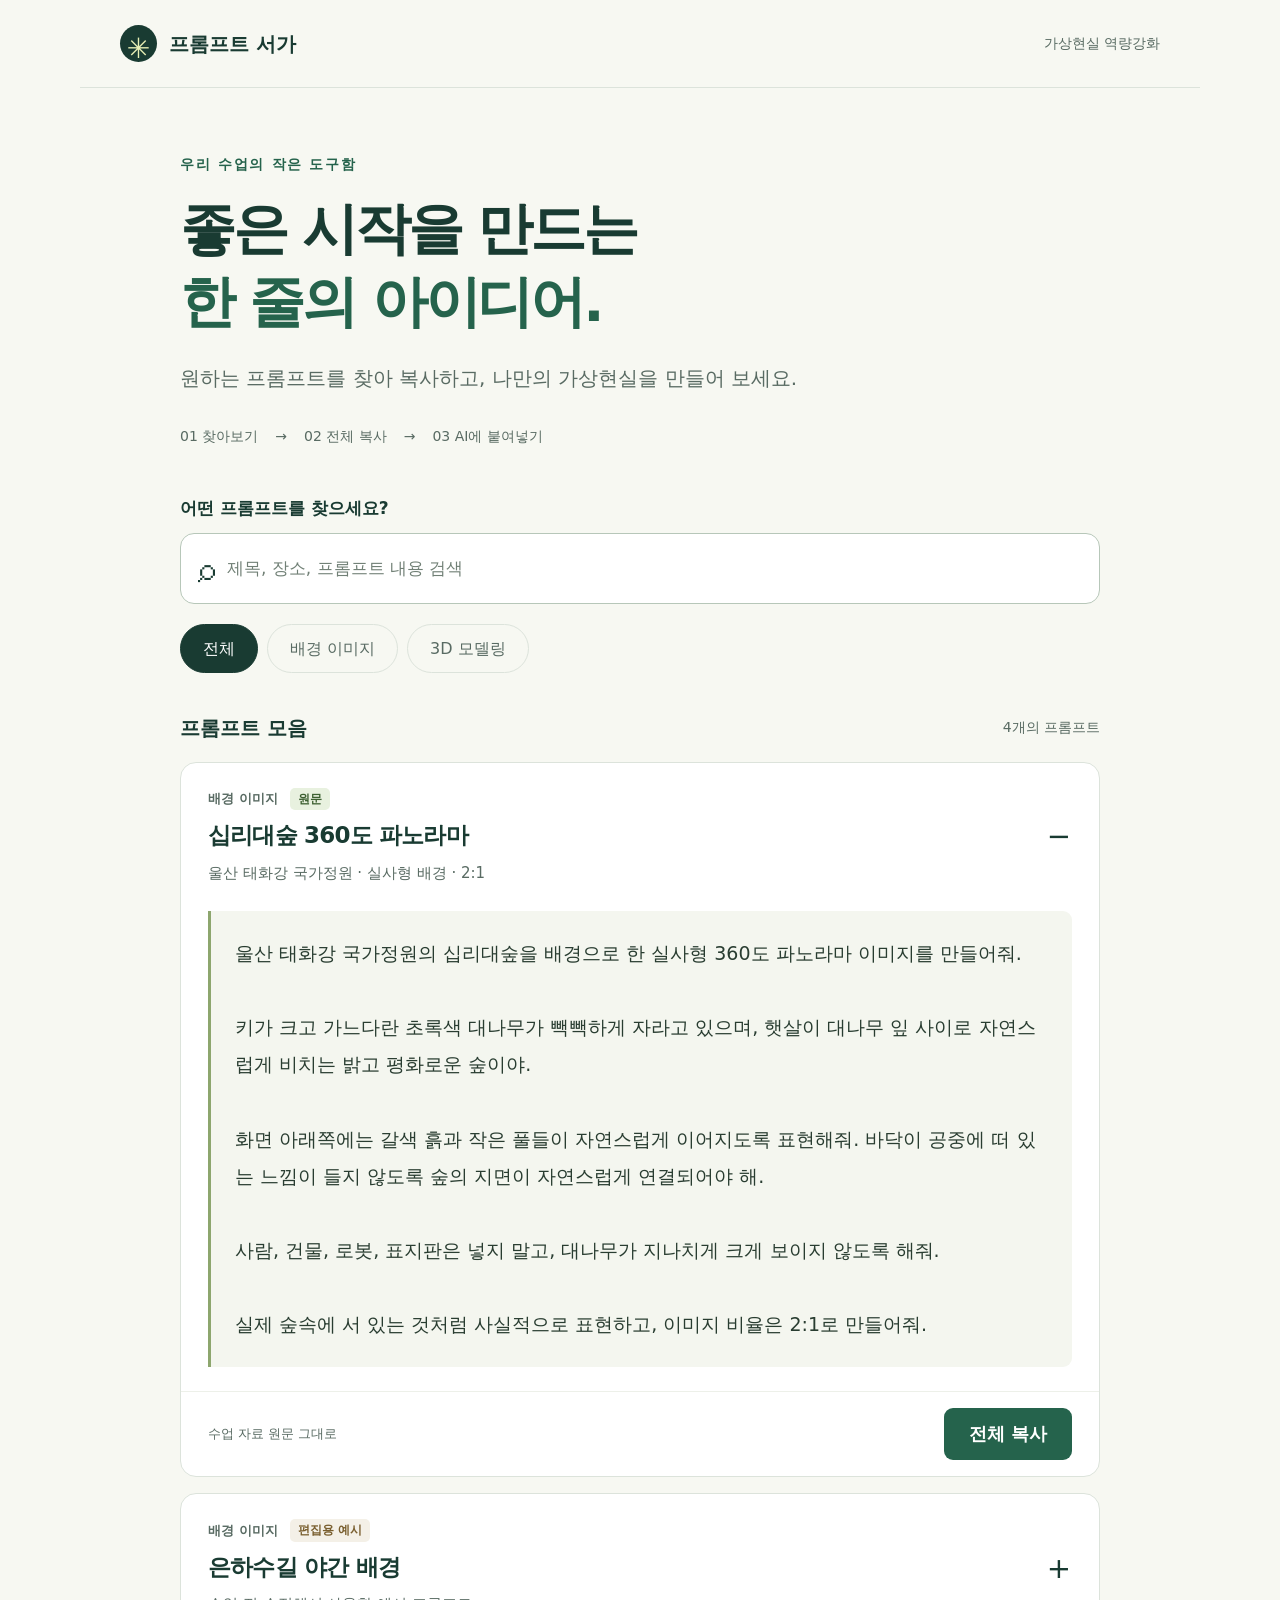
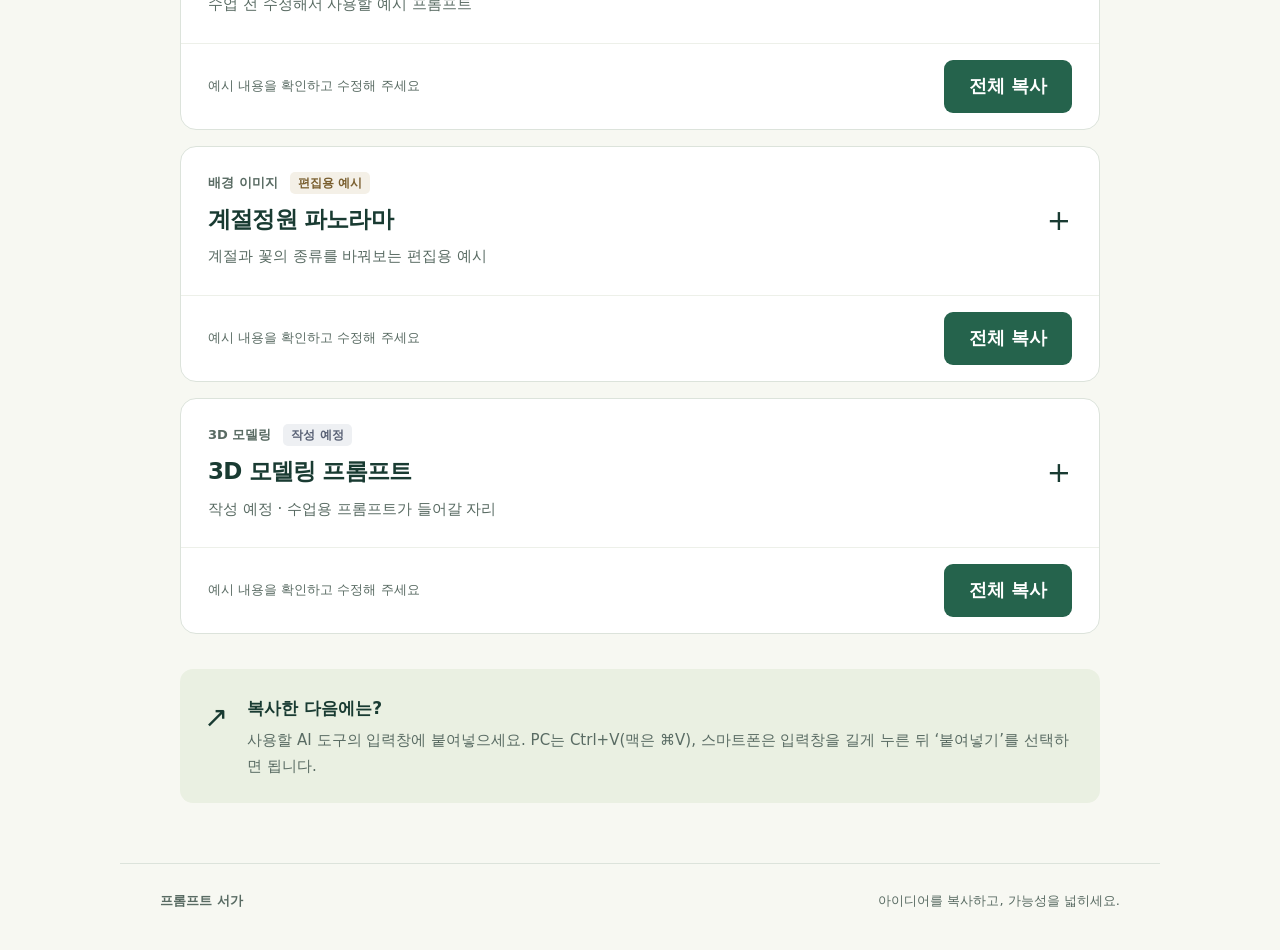
==== index.html @ 6e94a990 "Add files via upload" ====
<!doctype html>
<html lang="ko">
<head>
  <meta charset="utf-8">
  <meta name="viewport" content="width=device-width, initial-scale=1">
  <meta name="description" content="가상현실 역량강화 수업을 위한 AI 프롬프트 모음. 원하는 프롬프트를 한 번에 복사하세요.">
  <title>프롬프트 서가 · 가상현실 역량강화</title>
  <link rel="stylesheet" href="style.css">
  <script defer src="prompts.js"></script>
  <script defer src="app.js"></script>
</head>
<body>
  <header class="topbar"><a href="./" class="brand"><span class="mark" aria-hidden="true">✳</span> 프롬프트 서가</a><span class="course">가상현실 역량강화</span></header>
  <main>
    <section class="intro"><p class="eyebrow">우리 수업의 작은 도구함</p><h1>좋은 시작을 만드는<br><span>한 줄의 아이디어.</span></h1><p class="lead">원하는 프롬프트를 찾아 복사하고,<br class="mobile"> 나만의 가상현실을 만들어 보세요.</p><div class="steps"><span>01 찾아보기</span><span aria-hidden="true">→</span><span>02 전체 복사</span><span aria-hidden="true">→</span><span>03 AI에 붙여넣기</span></div></section>
    <section class="library" aria-label="프롬프트 찾아보기">
      <label class="search-label" for="search">어떤 프롬프트를 찾으세요?</label>
      <div class="search-wrap"><span aria-hidden="true">⌕</span><input id="search" type="search" placeholder="제목, 장소, 프롬프트 내용 검색" autocomplete="off"><button id="clear" type="button" hidden>검색 지우기</button></div>
      <div class="filters" role="group" aria-label="카테고리"><button type="button" data-category="all" aria-pressed="true">전체</button><button type="button" data-category="background" aria-pressed="false">배경 이미지</button><button type="button" data-category="model" aria-pressed="false">3D 모델링</button></div>
      <div class="list-heading"><h2>프롬프트 모음</h2><p id="count" role="status"></p></div>
      <div id="cards"></div><div id="empty" hidden><h3>검색 결과가 없어요.</h3><p>다른 검색어를 입력하거나 전체 카테고리를 선택해 보세요.</p><button id="reset" type="button">전체 프롬프트 보기</button></div>
    </section>
    <aside class="help"><span aria-hidden="true">↗</span><div><strong>복사한 다음에는?</strong><p>사용할 AI 도구의 입력창에 붙여넣으세요. PC는 Ctrl+V(맥은 ⌘V), 스마트폰은 입력창을 길게 누른 뒤 ‘붙여넣기’를 선택하면 됩니다.</p></div></aside>
  </main>
  <footer><span>프롬프트 서가</span><p>아이디어를 복사하고, 가능성을 넓히세요.</p></footer>
  <div id="toast" class="toast" role="status" aria-live="polite" aria-atomic="true"></div>
  <noscript><p>프롬프트 검색과 복사를 사용하려면 브라우저에서 JavaScript를 켜 주세요.</p></noscript>
</body>
</html>
---- style.css ----
:root{color-scheme:light;--ink:#193b32;--green:#25634c;--muted:#596b63;--line:#dce3db;--paper:#f7f8f2}*{box-sizing:border-box}body{margin:0;background:var(--paper);color:var(--ink);font-family:"Malgun Gothic","Apple SD Gothic Neo",system-ui,sans-serif;font-size:18px;line-height:1.7}button,input{font:inherit}button,a,input,summary{-webkit-tap-highlight-color:transparent}button{cursor:pointer}button:focus-visible,a:focus-visible,summary:focus-visible,input:focus-visible{outline:3px solid #b16d24;outline-offset:5px}.topbar{max-width:1120px;margin:auto;padding:25px 40px;display:flex;justify-content:space-between;align-items:center;border-bottom:1px solid var(--line)}.brand{display:flex;align-items:center;gap:12px;font-size:20px;font-weight:800;text-decoration:none;color:var(--ink)}.mark{background:var(--ink);color:#e7efb4;width:37px;height:37px;border-radius:50%;display:grid;place-items:center;font-size:28px}.course{font-size:14px;color:var(--muted)}main{max-width:1000px;padding:0 40px;margin:auto}.intro{padding:65px 0 45px;position:relative}.eyebrow{font-size:14px;letter-spacing:.12em;font-weight:700;color:var(--green);margin:0 0 16px}h1{font-size:clamp(36px,5vw,56px);line-height:1.3;letter-spacing:-.055em;margin:0 0 23px;font-weight:800}h1 span{color:var(--green)}.lead{color:var(--muted);font-size:20px;margin:0}.mobile{display:none}.steps{display:flex;gap:17px;font-size:14px;color:var(--muted);margin-top:30px}.search-label{font-size:17px;font-weight:700;display:block;margin-bottom:10px}.search-wrap{display:flex;align-items:center;background:white;border:1px solid #b7c7b9;border-radius:14px;padding:6px 17px;gap:12px}.search-wrap>span{font-size:34px;line-height:1}input{width:100%;min-width:0;padding:13px 0;border:0;background:none;color:var(--ink)}input::placeholder{color:#718076;font-size:17px}#clear{white-space:nowrap;font-size:13px;border:0;background:#eef2e9;border-radius:7px;padding:8px}.filters{display:flex;gap:9px;flex-wrap:wrap;margin-top:20px}.filters button{border:1px solid var(--line);border-radius:30px;background:transparent;padding:10px 22px;color:var(--muted);font-size:16px;min-height:46px}.filters button[aria-pressed=true]{background:var(--ink);color:white;border-color:var(--ink)}.list-heading{display:flex;align-items:center;justify-content:space-between;margin:38px 0 17px}.list-heading h2{font-size:20px;margin:0}.list-heading p{font-size:14px;color:var(--muted);margin:0}.card{background:white;border:1px solid var(--line);border-radius:16px;margin-bottom:16px;overflow:hidden}summary{cursor:pointer;list-style:none;position:relative;padding:25px 68px 24px 27px}summary::-webkit-details-marker{display:none}.meta{display:flex;gap:12px;align-items:center;font-size:13px;font-weight:700;color:var(--muted)}.badge{border-radius:5px;padding:1px 8px;background:#f4f0e7;color:#795e2e;font-size:12px}.badge.original{background:#e8f1df;color:#3d6031}.badge.placeholder{background:#eef0f3;color:#596175}h3{font-size:23px;letter-spacing:-.035em;margin:8px 0 4px;line-height:1.5}.description{font-size:15px;color:var(--muted)}.arrow{position:absolute;right:28px;top:50%;transform:translateY(-50%);font-size:29px;font-weight:300}details[open] .arrow{font-size:0}details[open] .arrow:after{content:'−';font-size:29px}.content{padding:0 27px 24px}.prompt{background:#f4f6ef;border-left:3px solid #8da66e;border-radius:0 9px 9px 0;padding:24px;margin:0;white-space:pre-wrap;overflow-wrap:anywhere;font-size:19px;line-height:1.95;color:#293d31}.actions{padding:16px 27px;display:flex;justify-content:space-between;align-items:center;gap:14px;border-top:1px solid #edf0e9}.actions>span{font-size:13px;color:var(--muted)}.copy{border:0;border-radius:9px;background:var(--green);color:white;font-weight:700;padding:11px 24px;min-height:48px;min-width:128px}.copy:hover{background:#194d39}.copy:disabled{opacity:.65}#empty{text-align:center;padding:40px 20px;border:1px dashed #bac6b6;border-radius:15px}#empty p{color:var(--muted)}#reset{background:var(--ink);color:white;border:0;padding:12px 20px;border-radius:8px}.help{display:flex;gap:19px;margin:35px 0 60px;padding:24px;background:#eaf0e2;border-radius:13px}.help>span{font-size:29px}.help strong{font-size:17px}.help p{font-size:15px;color:var(--muted);margin:5px 0 0}footer{max-width:1040px;padding:26px 40px 38px;border-top:1px solid var(--line);margin:auto;display:flex;justify-content:space-between;font-size:13px;color:var(--muted)}footer span{font-weight:700}footer p{margin:0}.toast{position:fixed;bottom:25px;left:50%;transform:translate(-50%,15px);background:#193b32;color:white;padding:16px 24px;border-radius:12px;box-shadow:0 6px 30px #193b3220;opacity:0;pointer-events:none;transition:opacity .2s,transform .2s;max-width:calc(100% - 32px);width:max-content;font-size:16px;z-index:10}.toast.visible{opacity:1;transform:translate(-50%,0)}[hidden]{display:none!important}@media(max-width:600px){.topbar{padding:18px 20px}.course{font-size:11px}.brand{font-size:17px;gap:8px}main{padding:0 20px}.intro{padding:42px 0 34px}.lead{font-size:17px}.mobile{display:block}.steps{font-size:12px;gap:10px}.filters button{padding:9px 17px}.list-heading{margin-top:30px}summary{padding:22px 49px 20px 19px}h3{font-size:21px}.arrow{right:19px}.content{padding:0 16px 20px}.prompt{padding:18px;font-size:18px}.actions{padding:14px 18px}.actions>span{font-size:12px;max-width:145px}.copy{padding:10px 17px;min-width:116px}.help{padding:19px;gap:13px}footer{padding:23px 20px;display:block}footer p{margin-top:6px}.search-wrap{gap:8px;padding:5px 12px}input::placeholder{font-size:14px}#clear{font-size:11px}}@media(prefers-reduced-motion:reduce){*{transition:none!important}}
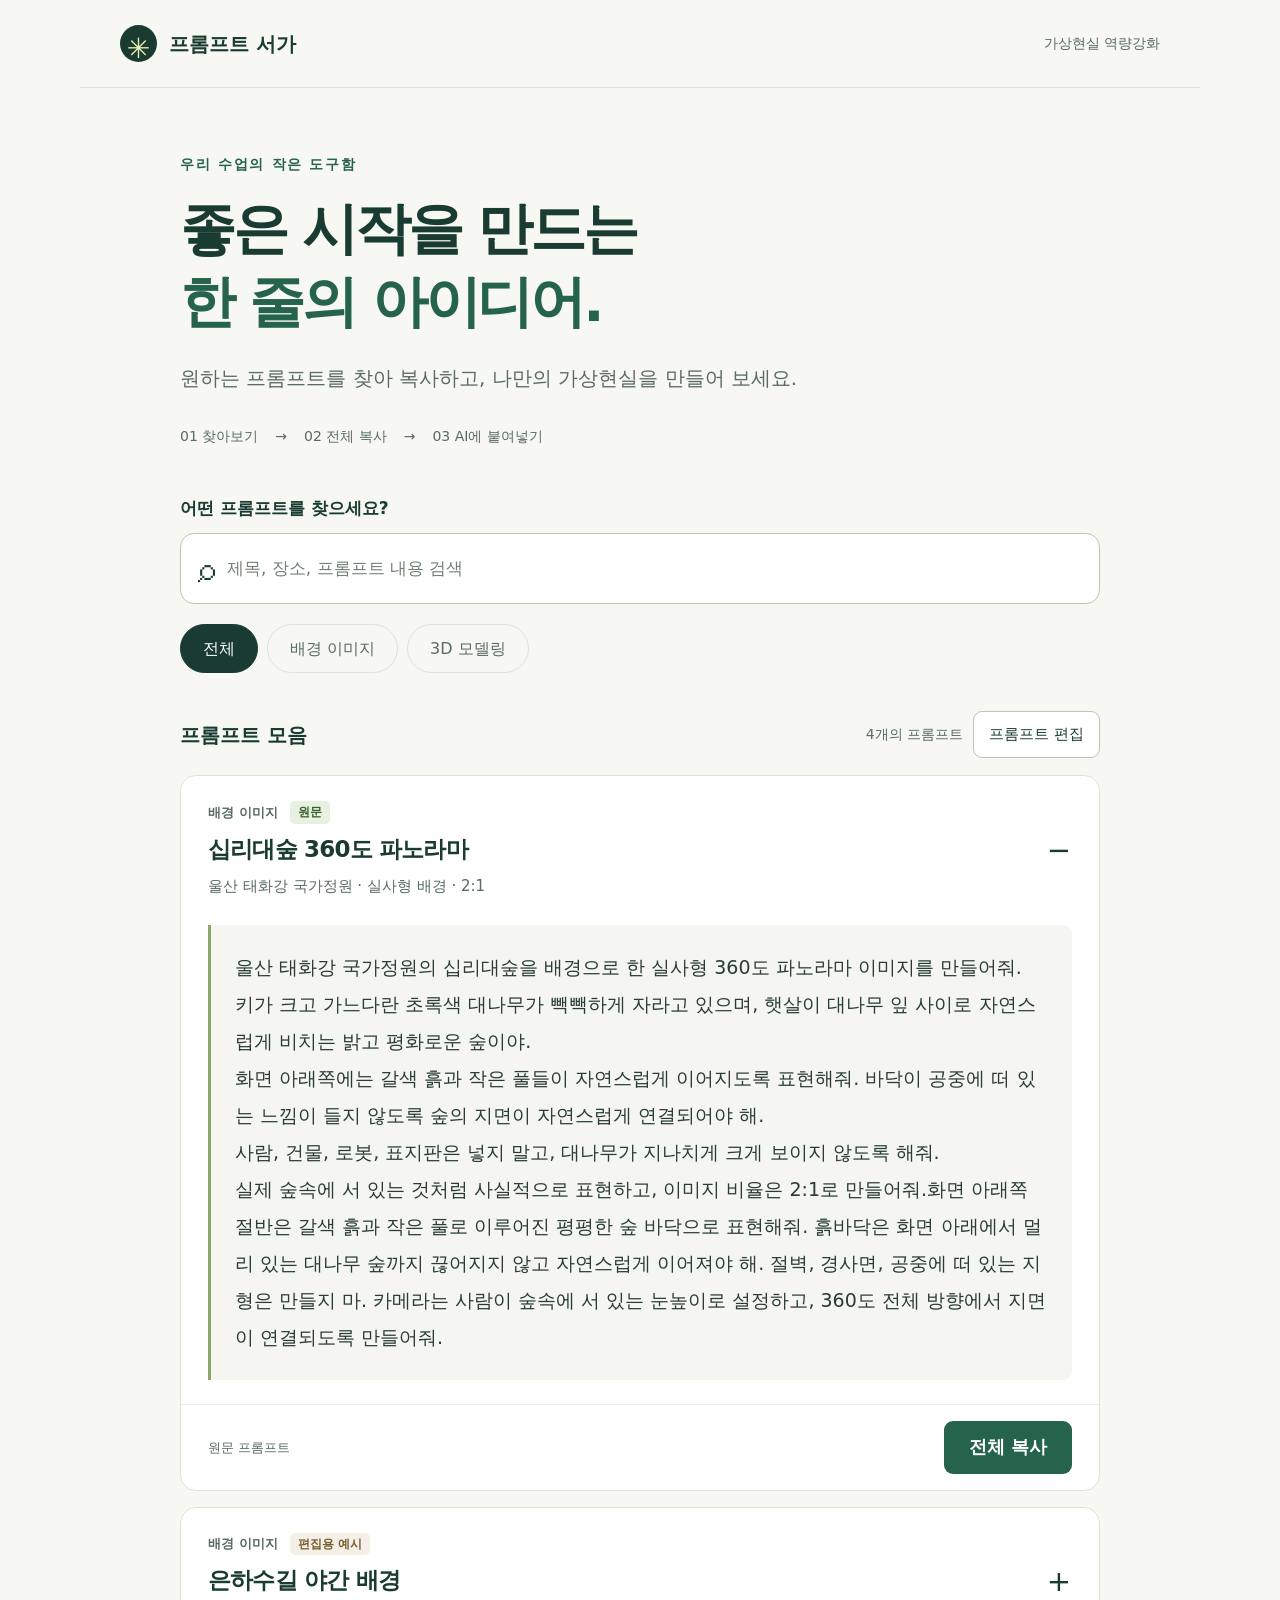
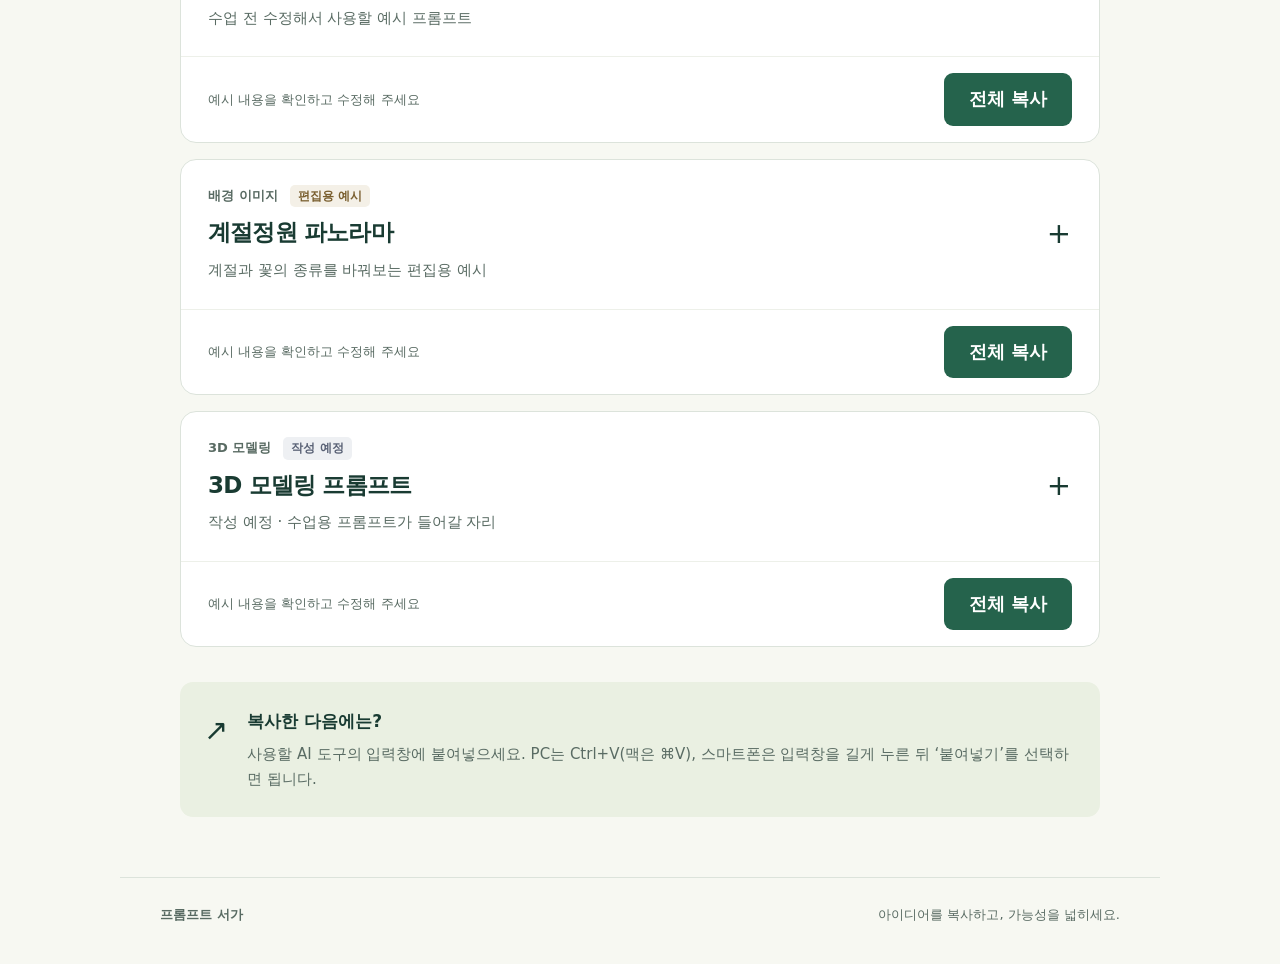
==== commit 9637ad74: "Publish Korean student prompt library with browser editor" ====
--- a/index.html
+++ b/index.html
@@ -8,6 +8,7 @@
   <link rel="stylesheet" href="style.css">
   <script defer src="prompts.js"></script>
   <script defer src="app.js"></script>
+  <script defer src="editor.js"></script>
 </head>
 <body>
   <header class="topbar"><a href="./" class="brand"><span class="mark" aria-hidden="true">✳</span> 프롬프트 서가</a><span class="course">가상현실 역량강화</span></header>
@@ -17,13 +18,28 @@
       <label class="search-label" for="search">어떤 프롬프트를 찾으세요?</label>
       <div class="search-wrap"><span aria-hidden="true">⌕</span><input id="search" type="search" placeholder="제목, 장소, 프롬프트 내용 검색" autocomplete="off"><button id="clear" type="button" hidden>검색 지우기</button></div>
       <div class="filters" role="group" aria-label="카테고리"><button type="button" data-category="all" aria-pressed="true">전체</button><button type="button" data-category="background" aria-pressed="false">배경 이미지</button><button type="button" data-category="model" aria-pressed="false">3D 모델링</button></div>
-      <div class="list-heading"><h2>프롬프트 모음</h2><p id="count" role="status"></p></div>
+      <div class="list-heading"><h2>프롬프트 모음</h2><p id="count" role="status"></p><button id="open-editor" class="secondary" type="button">프롬프트 편집</button></div>
       <div id="cards"></div><div id="empty" hidden><h3>검색 결과가 없어요.</h3><p>다른 검색어를 입력하거나 전체 카테고리를 선택해 보세요.</p><button id="reset" type="button">전체 프롬프트 보기</button></div>
     </section>
     <aside class="help"><span aria-hidden="true">↗</span><div><strong>복사한 다음에는?</strong><p>사용할 AI 도구의 입력창에 붙여넣으세요. PC는 Ctrl+V(맥은 ⌘V), 스마트폰은 입력창을 길게 누른 뒤 ‘붙여넣기’를 선택하면 됩니다.</p></div></aside>
   </main>
   <footer><span>프롬프트 서가</span><p>아이디어를 복사하고, 가능성을 넓히세요.</p></footer>
   <div id="toast" class="toast" role="status" aria-live="polite" aria-atomic="true"></div>
+  <dialog id="editor" aria-labelledby="editor-title">
+    <div class="editor-heading"><h2 id="editor-title">프롬프트 편집</h2><button id="close-editor" class="secondary" type="button">닫기</button></div>
+    <p class="editor-note">저장하면 이 브라우저에만 반영됩니다. 수강생에게도 보이게 하려면 ‘공유용 파일 다운로드’로 받은 prompts.js를 GitHub 저장소에 교체해 주세요. 이 화면은 개인 편집 도구이며 관리자 로그인 기능은 없습니다.</p>
+    <p id="storage-status" role="status"></p>
+    <div class="editor-picker"><label for="edit-picker">편집할 프롬프트</label><select id="edit-picker"></select><button id="new-prompt" class="secondary" type="button">+ 새 프롬프트</button></div>
+    <form id="edit-form">
+      <label for="edit-title">제목 <span>(필수)</span></label><input id="edit-title" required maxlength="150">
+      <label for="edit-description">짧은 설명</label><input id="edit-description" maxlength="300">
+      <div class="editor-columns"><div><label for="edit-category">카테고리</label><select id="edit-category"><option value="background">배경 이미지</option><option value="model">3D 모델링</option></select></div><div><label for="edit-status">콘텐츠 표시</label><select id="edit-status"><option value="original">원문</option><option value="example">편집용 예시</option><option value="placeholder">작성 예정</option></select></div></div>
+      <label for="edit-text">프롬프트 본문 <span>(필수 · 줄바꿈 그대로 저장)</span></label><textarea id="edit-text" rows="10" required></textarea>
+      <p id="editor-error" role="alert"></p>
+      <div class="editor-buttons"><button class="copy" type="submit">변경 내용 저장</button><button id="delete-prompt" class="danger" type="button">이 프롬프트 삭제</button></div>
+    </form>
+    <div class="editor-export"><button id="export-prompts" class="secondary" type="button">공유용 파일 다운로드</button><button id="restore-prompts" class="secondary" type="button">이 브라우저 수정 초기화</button><p>다운로드에는 저장된 내용만 포함됩니다. 원래 파일은 직접 교체하기 전까지 바뀌지 않습니다.</p></div>
+  </dialog>
   <noscript><p>프롬프트 검색과 복사를 사용하려면 브라우저에서 JavaScript를 켜 주세요.</p></noscript>
 </body>
 </html>
--- a/style.css
+++ b/style.css
@@ -1 +1,3 @@
 :root{color-scheme:light;--ink:#193b32;--green:#25634c;--muted:#596b63;--line:#dce3db;--paper:#f7f8f2}*{box-sizing:border-box}body{margin:0;background:var(--paper);color:var(--ink);font-family:"Malgun Gothic","Apple SD Gothic Neo",system-ui,sans-serif;font-size:18px;line-height:1.7}button,input{font:inherit}button,a,input,summary{-webkit-tap-highlight-color:transparent}button{cursor:pointer}button:focus-visible,a:focus-visible,summary:focus-visible,input:focus-visible{outline:3px solid #b16d24;outline-offset:5px}.topbar{max-width:1120px;margin:auto;padding:25px 40px;display:flex;justify-content:space-between;align-items:center;border-bottom:1px solid var(--line)}.brand{display:flex;align-items:center;gap:12px;font-size:20px;font-weight:800;text-decoration:none;color:var(--ink)}.mark{background:var(--ink);color:#e7efb4;width:37px;height:37px;border-radius:50%;display:grid;place-items:center;font-size:28px}.course{font-size:14px;color:var(--muted)}main{max-width:1000px;padding:0 40px;margin:auto}.intro{padding:65px 0 45px;position:relative}.eyebrow{font-size:14px;letter-spacing:.12em;font-weight:700;color:var(--green);margin:0 0 16px}h1{font-size:clamp(36px,5vw,56px);line-height:1.3;letter-spacing:-.055em;margin:0 0 23px;font-weight:800}h1 span{color:var(--green)}.lead{color:var(--muted);font-size:20px;margin:0}.mobile{display:none}.steps{display:flex;gap:17px;font-size:14px;color:var(--muted);margin-top:30px}.search-label{font-size:17px;font-weight:700;display:block;margin-bottom:10px}.search-wrap{display:flex;align-items:center;background:white;border:1px solid #b7c7b9;border-radius:14px;padding:6px 17px;gap:12px}.search-wrap>span{font-size:34px;line-height:1}input{width:100%;min-width:0;padding:13px 0;border:0;background:none;color:var(--ink)}input::placeholder{color:#718076;font-size:17px}#clear{white-space:nowrap;font-size:13px;border:0;background:#eef2e9;border-radius:7px;padding:8px}.filters{display:flex;gap:9px;flex-wrap:wrap;margin-top:20px}.filters button{border:1px solid var(--line);border-radius:30px;background:transparent;padding:10px 22px;color:var(--muted);font-size:16px;min-height:46px}.filters button[aria-pressed=true]{background:var(--ink);color:white;border-color:var(--ink)}.list-heading{display:flex;align-items:center;justify-content:space-between;margin:38px 0 17px}.list-heading h2{font-size:20px;margin:0}.list-heading p{font-size:14px;color:var(--muted);margin:0}.card{background:white;border:1px solid var(--line);border-radius:16px;margin-bottom:16px;overflow:hidden}summary{cursor:pointer;list-style:none;position:relative;padding:25px 68px 24px 27px}summary::-webkit-details-marker{display:none}.meta{display:flex;gap:12px;align-items:center;font-size:13px;font-weight:700;color:var(--muted)}.badge{border-radius:5px;padding:1px 8px;background:#f4f0e7;color:#795e2e;font-size:12px}.badge.original{background:#e8f1df;color:#3d6031}.badge.placeholder{background:#eef0f3;color:#596175}h3{font-size:23px;letter-spacing:-.035em;margin:8px 0 4px;line-height:1.5}.description{font-size:15px;color:var(--muted)}.arrow{position:absolute;right:28px;top:50%;transform:translateY(-50%);font-size:29px;font-weight:300}details[open] .arrow{font-size:0}details[open] .arrow:after{content:'−';font-size:29px}.content{padding:0 27px 24px}.prompt{background:#f4f6ef;border-left:3px solid #8da66e;border-radius:0 9px 9px 0;padding:24px;margin:0;white-space:pre-wrap;overflow-wrap:anywhere;font-size:19px;line-height:1.95;color:#293d31}.actions{padding:16px 27px;display:flex;justify-content:space-between;align-items:center;gap:14px;border-top:1px solid #edf0e9}.actions>span{font-size:13px;color:var(--muted)}.copy{border:0;border-radius:9px;background:var(--green);color:white;font-weight:700;padding:11px 24px;min-height:48px;min-width:128px}.copy:hover{background:#194d39}.copy:disabled{opacity:.65}#empty{text-align:center;padding:40px 20px;border:1px dashed #bac6b6;border-radius:15px}#empty p{color:var(--muted)}#reset{background:var(--ink);color:white;border:0;padding:12px 20px;border-radius:8px}.help{display:flex;gap:19px;margin:35px 0 60px;padding:24px;background:#eaf0e2;border-radius:13px}.help>span{font-size:29px}.help strong{font-size:17px}.help p{font-size:15px;color:var(--muted);margin:5px 0 0}footer{max-width:1040px;padding:26px 40px 38px;border-top:1px solid var(--line);margin:auto;display:flex;justify-content:space-between;font-size:13px;color:var(--muted)}footer span{font-weight:700}footer p{margin:0}.toast{position:fixed;bottom:25px;left:50%;transform:translate(-50%,15px);background:#193b32;color:white;padding:16px 24px;border-radius:12px;box-shadow:0 6px 30px #193b3220;opacity:0;pointer-events:none;transition:opacity .2s,transform .2s;max-width:calc(100% - 32px);width:max-content;font-size:16px;z-index:10}.toast.visible{opacity:1;transform:translate(-50%,0)}[hidden]{display:none!important}@media(max-width:600px){.topbar{padding:18px 20px}.course{font-size:11px}.brand{font-size:17px;gap:8px}main{padding:0 20px}.intro{padding:42px 0 34px}.lead{font-size:17px}.mobile{display:block}.steps{font-size:12px;gap:10px}.filters button{padding:9px 17px}.list-heading{margin-top:30px}summary{padding:22px 49px 20px 19px}h3{font-size:21px}.arrow{right:19px}.content{padding:0 16px 20px}.prompt{padding:18px;font-size:18px}.actions{padding:14px 18px}.actions>span{font-size:12px;max-width:145px}.copy{padding:10px 17px;min-width:116px}.help{padding:19px;gap:13px}footer{padding:23px 20px;display:block}footer p{margin-top:6px}.search-wrap{gap:8px;padding:5px 12px}input::placeholder{font-size:14px}#clear{font-size:11px}}@media(prefers-reduced-motion:reduce){*{transition:none!important}}
+
+dialog{width:min(850px,calc(100% - 28px));max-height:90vh;border:1px solid var(--line);border-radius:18px;padding:28px;color:var(--ink);background:var(--paper);overflow:auto}dialog::backdrop{background:#102b2470}.editor-heading{display:flex;align-items:center;justify-content:space-between;gap:15px}.editor-heading h2{margin:0;font-size:25px}.secondary,.danger{border:1px solid #b7c7b9;border-radius:9px;padding:10px 15px;background:white;color:var(--ink);min-height:46px;font-size:15px}.danger{color:#97362d;border-color:#d6b5b0}.editor-note,#storage-status,.editor-export p{font-size:14px;line-height:1.7;color:var(--muted)}#storage-status{background:#eaf0e2;padding:12px;border-radius:8px}#storage-status:empty{display:none}.editor-picker{display:flex;flex-wrap:wrap;align-items:center;gap:10px;border-bottom:1px solid var(--line);padding:15px 0 22px;margin-bottom:20px}.editor-picker label{width:100%;font-weight:700}.editor-picker select{flex:1;min-width:150px}dialog select,dialog input,dialog textarea{width:100%;border:1px solid #b7c7b9;border-radius:8px;background:white;padding:12px;font:inherit;color:var(--ink)}dialog textarea{resize:vertical;line-height:1.8}#edit-form label{display:block;margin:15px 0 6px;font-weight:700;font-size:16px}#edit-form label span{font-weight:400;font-size:13px;color:var(--muted)}.editor-columns{display:grid;grid-template-columns:1fr 1fr;gap:18px}.editor-buttons,.editor-export{display:flex;flex-wrap:wrap;gap:12px}.editor-export{border-top:1px solid var(--line);padding-top:22px;margin-top:25px}.editor-export p{width:100%;margin:0}#editor-error{color:#97362d;font-size:15px}button:disabled{cursor:default;opacity:.5}.list-heading{gap:10px;flex-wrap:wrap}.list-heading #count{margin-left:auto}@media(max-width:600px){dialog{padding:20px}.editor-columns{grid-template-columns:1fr;gap:0}.list-heading h2{font-size:18px}.list-heading .secondary{font-size:13px;padding:8px 10px}}
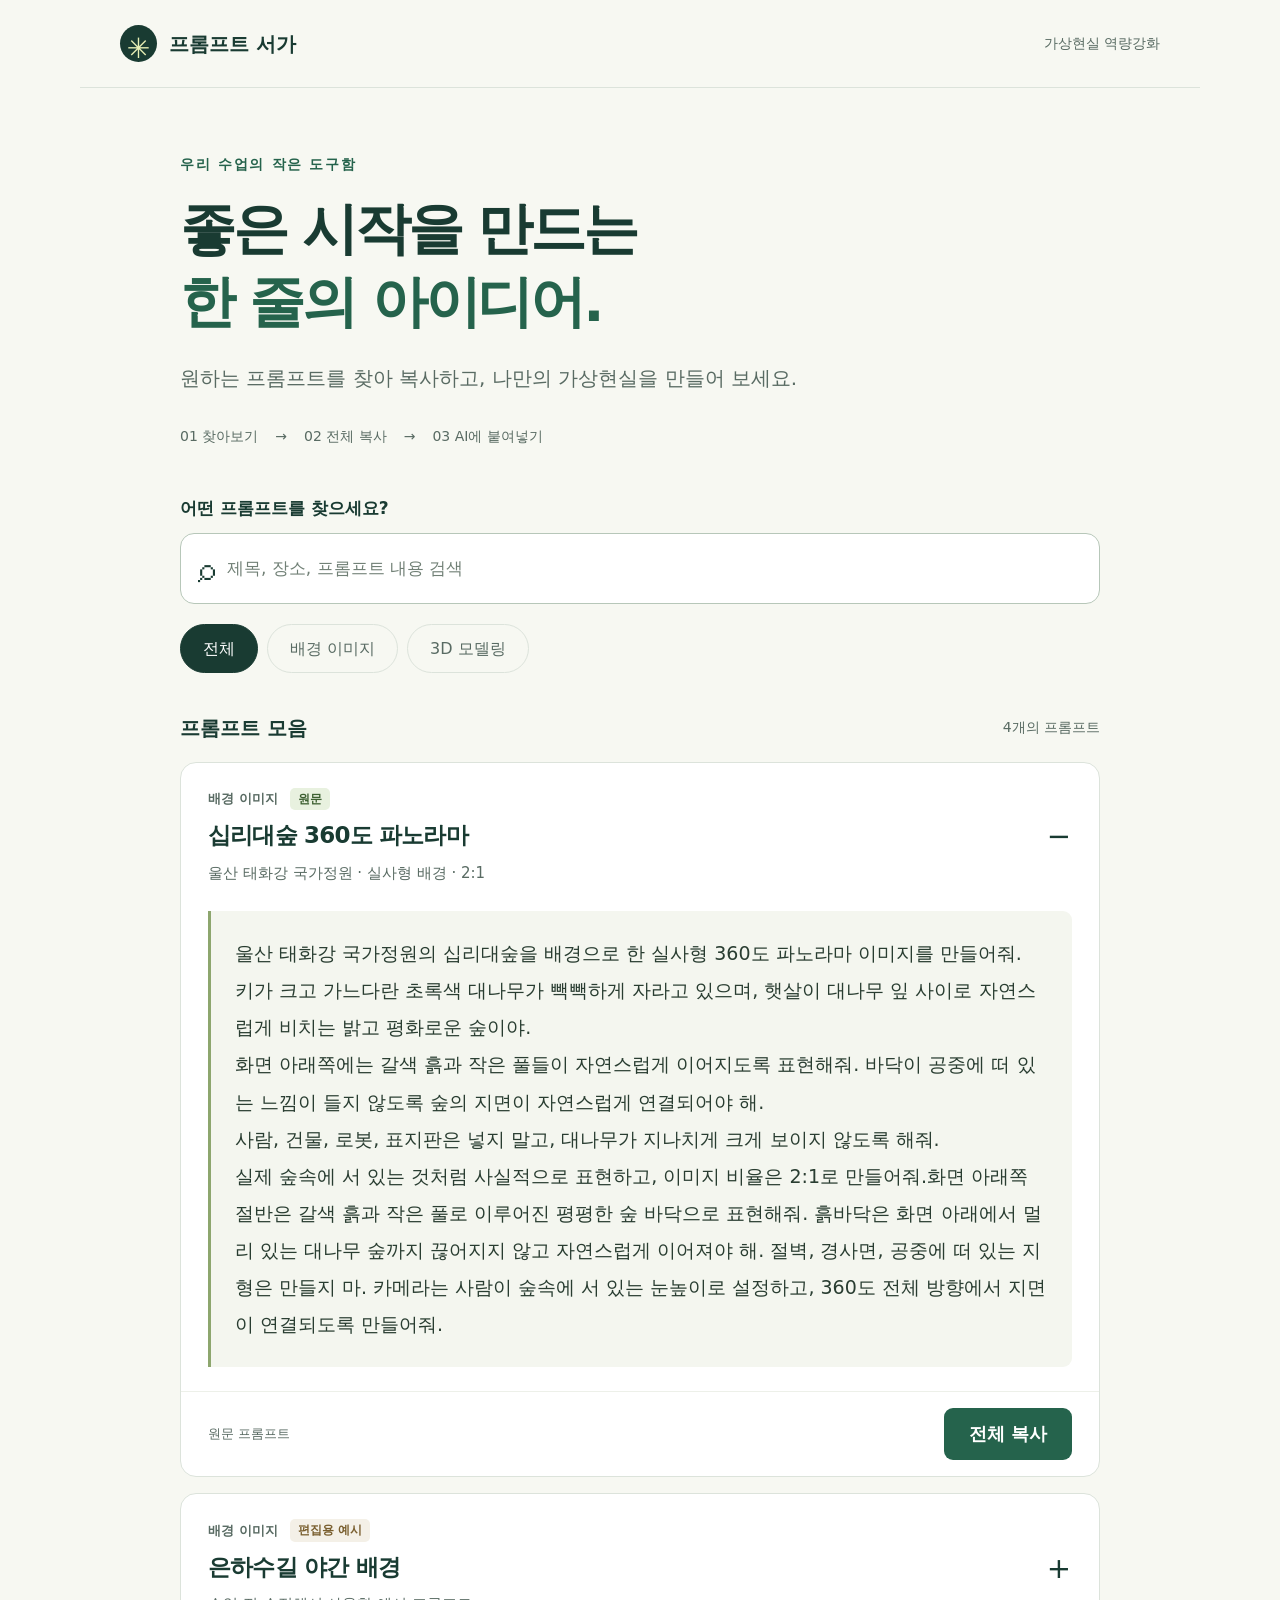
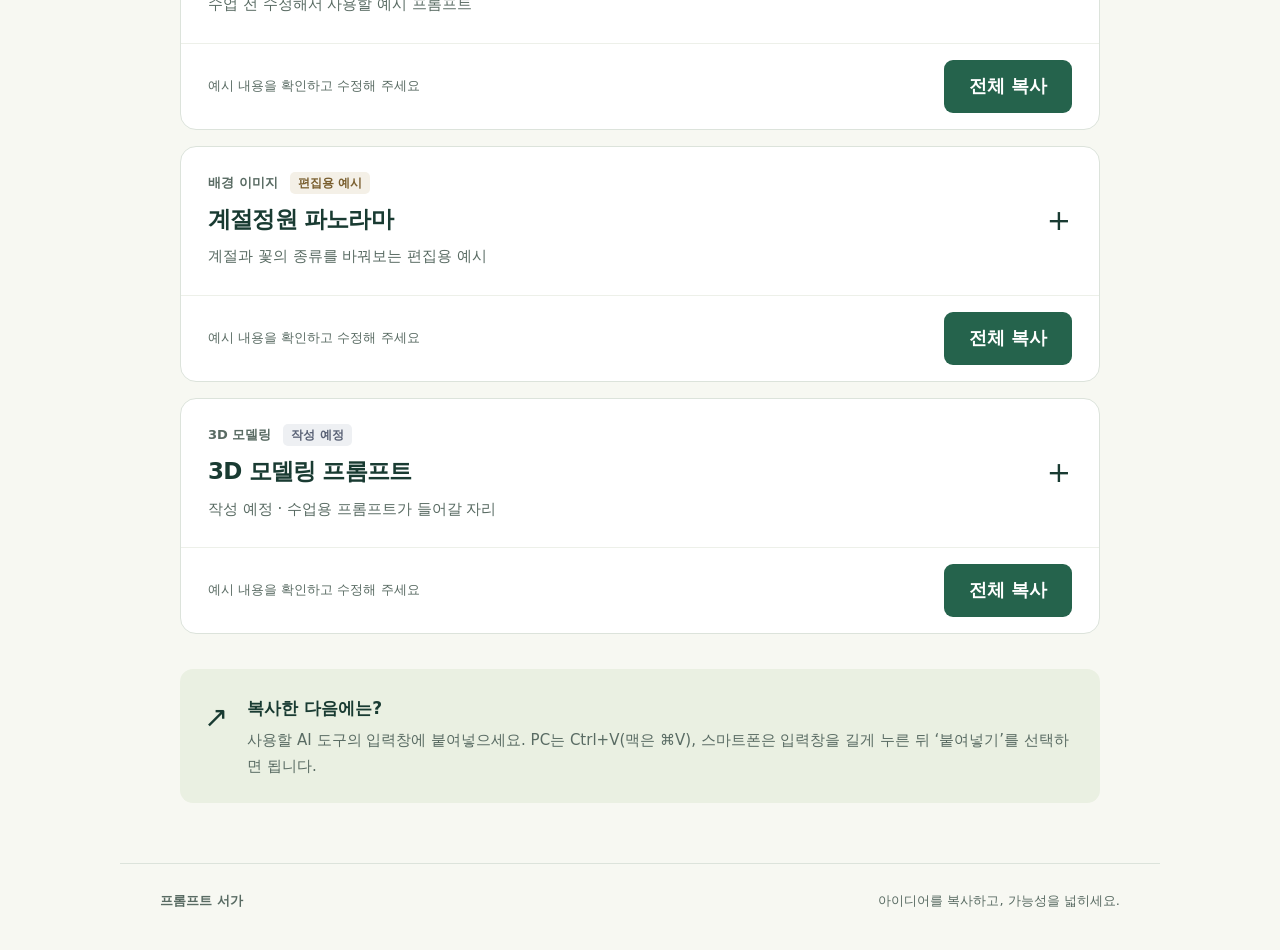
==== commit 95d70edb: "Separate student view from teacher editing page" ====
--- a/index.html
+++ b/index.html
@@ -8,7 +8,6 @@
   <link rel="stylesheet" href="style.css">
   <script defer src="prompts.js"></script>
   <script defer src="app.js"></script>
-  <script defer src="editor.js"></script>
 </head>
 <body>
   <header class="topbar"><a href="./" class="brand"><span class="mark" aria-hidden="true">✳</span> 프롬프트 서가</a><span class="course">가상현실 역량강화</span></header>
@@ -18,28 +17,13 @@
       <label class="search-label" for="search">어떤 프롬프트를 찾으세요?</label>
       <div class="search-wrap"><span aria-hidden="true">⌕</span><input id="search" type="search" placeholder="제목, 장소, 프롬프트 내용 검색" autocomplete="off"><button id="clear" type="button" hidden>검색 지우기</button></div>
       <div class="filters" role="group" aria-label="카테고리"><button type="button" data-category="all" aria-pressed="true">전체</button><button type="button" data-category="background" aria-pressed="false">배경 이미지</button><button type="button" data-category="model" aria-pressed="false">3D 모델링</button></div>
-      <div class="list-heading"><h2>프롬프트 모음</h2><p id="count" role="status"></p><button id="open-editor" class="secondary" type="button">프롬프트 편집</button></div>
+      <div class="list-heading"><h2>프롬프트 모음</h2><p id="count" role="status"></p></div>
       <div id="cards"></div><div id="empty" hidden><h3>검색 결과가 없어요.</h3><p>다른 검색어를 입력하거나 전체 카테고리를 선택해 보세요.</p><button id="reset" type="button">전체 프롬프트 보기</button></div>
     </section>
     <aside class="help"><span aria-hidden="true">↗</span><div><strong>복사한 다음에는?</strong><p>사용할 AI 도구의 입력창에 붙여넣으세요. PC는 Ctrl+V(맥은 ⌘V), 스마트폰은 입력창을 길게 누른 뒤 ‘붙여넣기’를 선택하면 됩니다.</p></div></aside>
   </main>
   <footer><span>프롬프트 서가</span><p>아이디어를 복사하고, 가능성을 넓히세요.</p></footer>
   <div id="toast" class="toast" role="status" aria-live="polite" aria-atomic="true"></div>
-  <dialog id="editor" aria-labelledby="editor-title">
-    <div class="editor-heading"><h2 id="editor-title">프롬프트 편집</h2><button id="close-editor" class="secondary" type="button">닫기</button></div>
-    <p class="editor-note">저장하면 이 브라우저에만 반영됩니다. 수강생에게도 보이게 하려면 ‘공유용 파일 다운로드’로 받은 prompts.js를 GitHub 저장소에 교체해 주세요. 이 화면은 개인 편집 도구이며 관리자 로그인 기능은 없습니다.</p>
-    <p id="storage-status" role="status"></p>
-    <div class="editor-picker"><label for="edit-picker">편집할 프롬프트</label><select id="edit-picker"></select><button id="new-prompt" class="secondary" type="button">+ 새 프롬프트</button></div>
-    <form id="edit-form">
-      <label for="edit-title">제목 <span>(필수)</span></label><input id="edit-title" required maxlength="150">
-      <label for="edit-description">짧은 설명</label><input id="edit-description" maxlength="300">
-      <div class="editor-columns"><div><label for="edit-category">카테고리</label><select id="edit-category"><option value="background">배경 이미지</option><option value="model">3D 모델링</option></select></div><div><label for="edit-status">콘텐츠 표시</label><select id="edit-status"><option value="original">원문</option><option value="example">편집용 예시</option><option value="placeholder">작성 예정</option></select></div></div>
-      <label for="edit-text">프롬프트 본문 <span>(필수 · 줄바꿈 그대로 저장)</span></label><textarea id="edit-text" rows="10" required></textarea>
-      <p id="editor-error" role="alert"></p>
-      <div class="editor-buttons"><button class="copy" type="submit">변경 내용 저장</button><button id="delete-prompt" class="danger" type="button">이 프롬프트 삭제</button></div>
-    </form>
-    <div class="editor-export"><button id="export-prompts" class="secondary" type="button">공유용 파일 다운로드</button><button id="restore-prompts" class="secondary" type="button">이 브라우저 수정 초기화</button><p>다운로드에는 저장된 내용만 포함됩니다. 원래 파일은 직접 교체하기 전까지 바뀌지 않습니다.</p></div>
-  </dialog>
   <noscript><p>프롬프트 검색과 복사를 사용하려면 브라우저에서 JavaScript를 켜 주세요.</p></noscript>
 </body>
 </html>
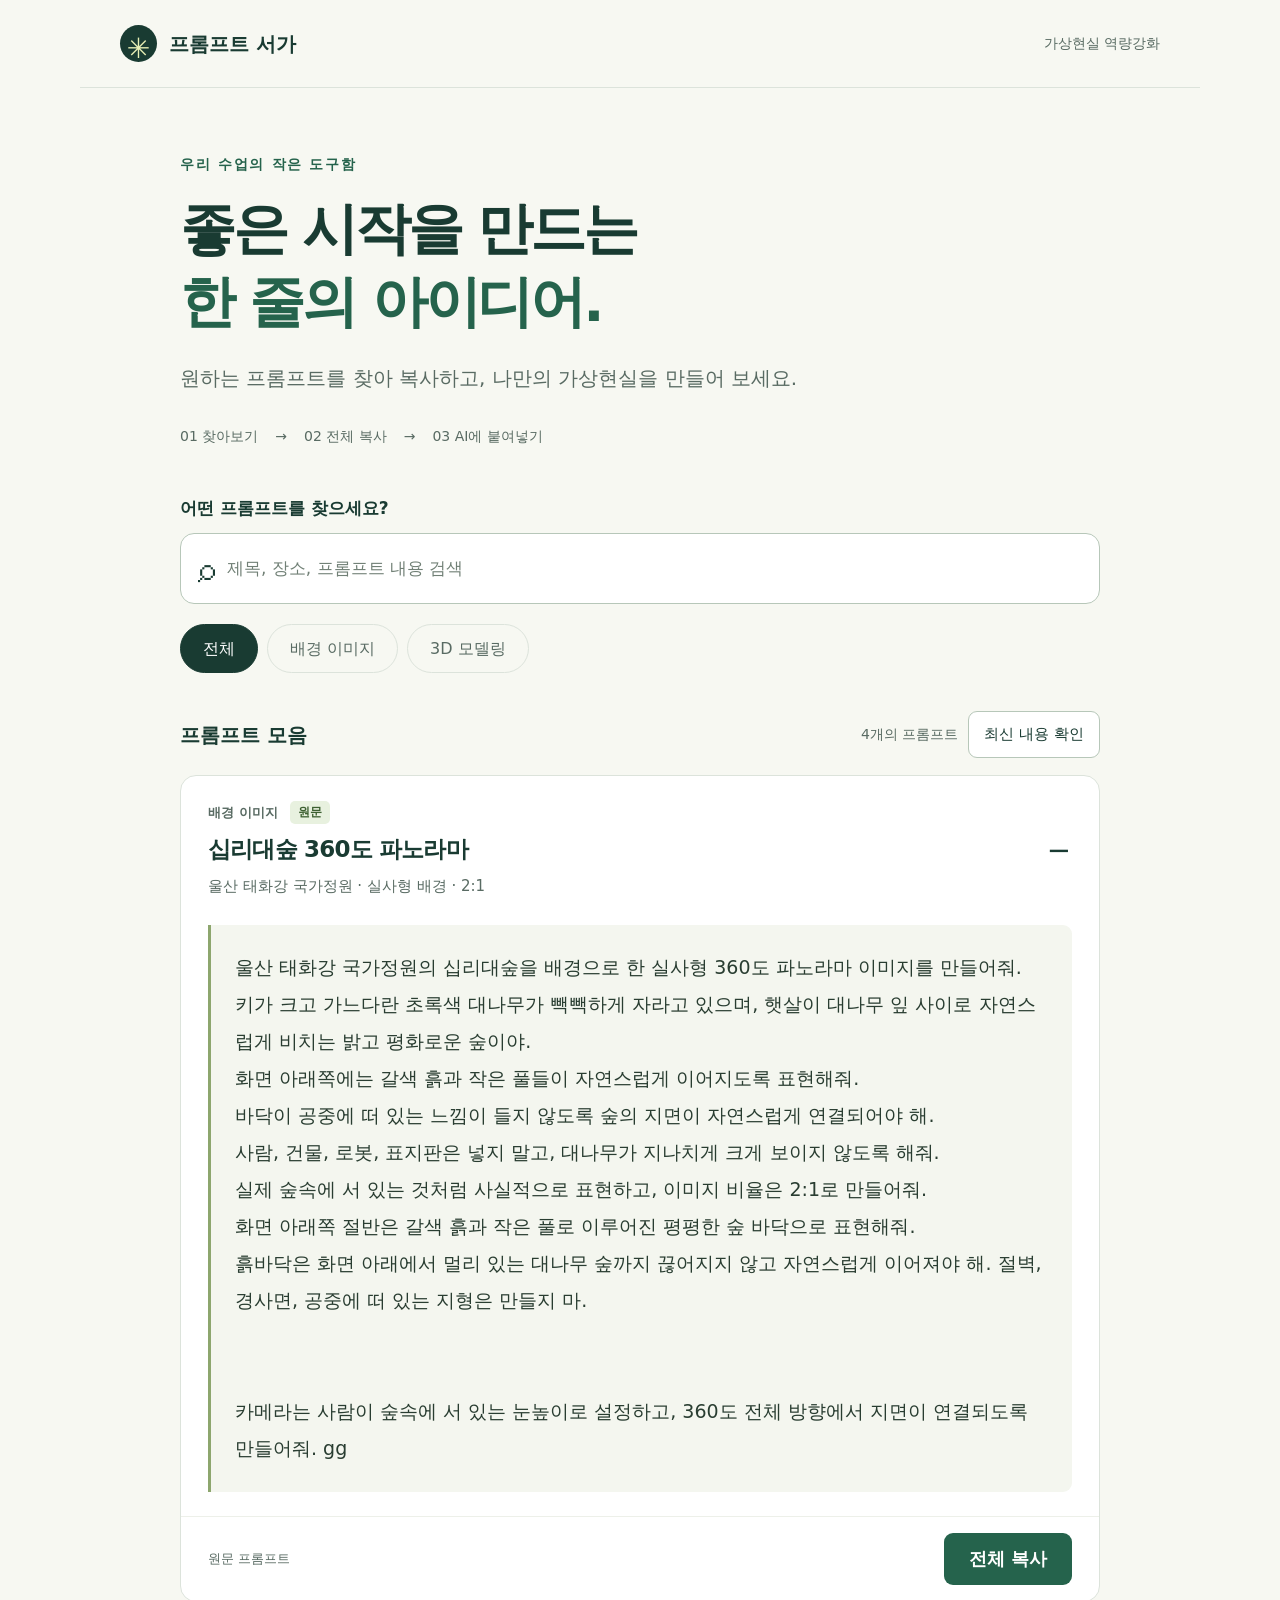
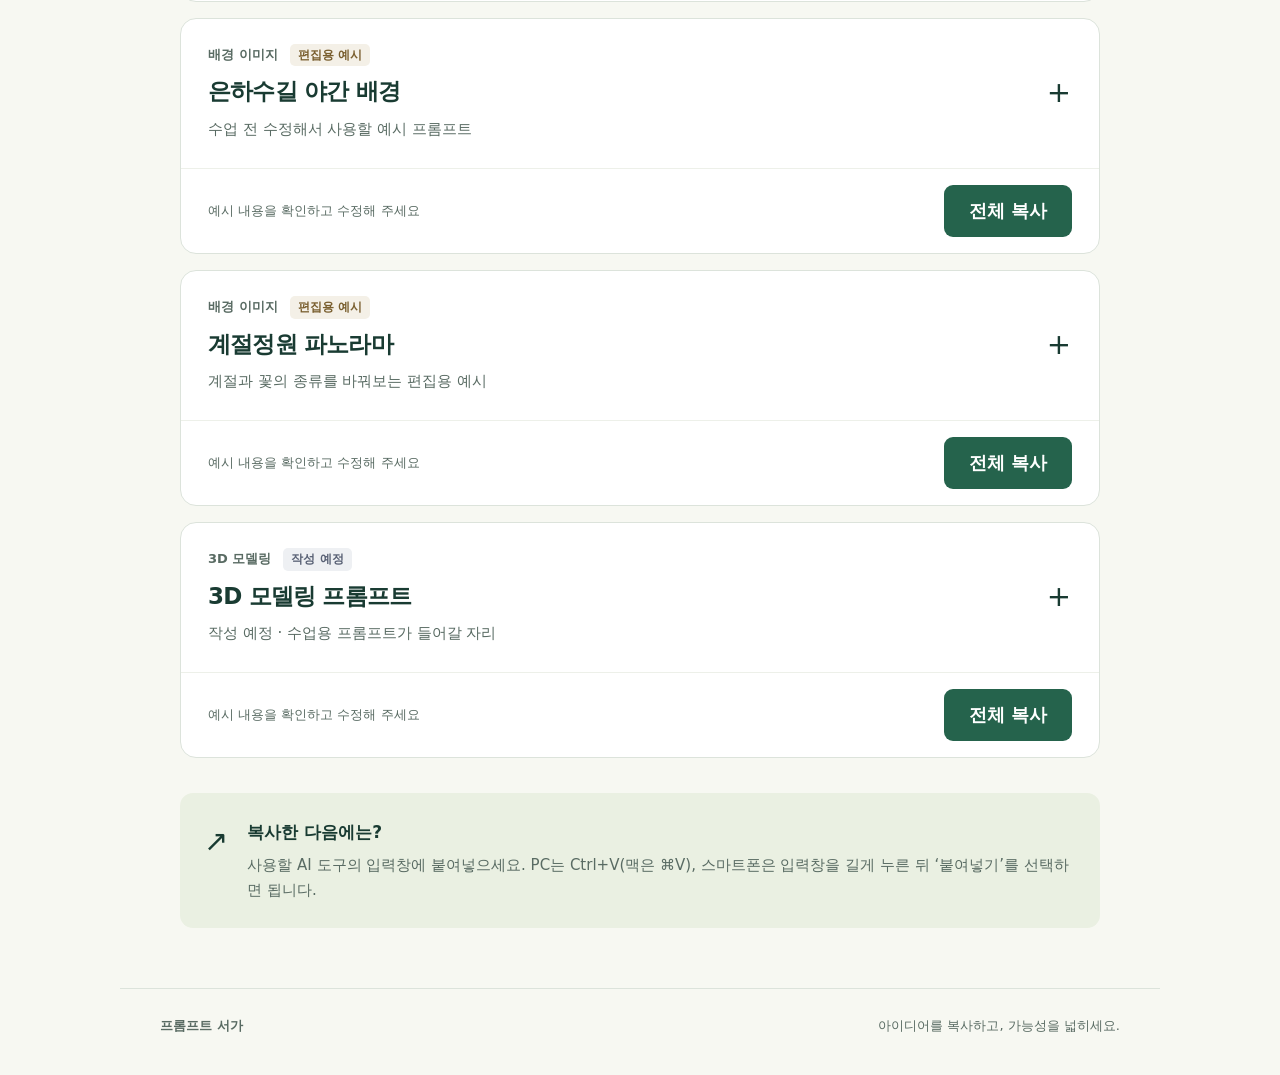
==== commit bf27d395: "Always load current prompts and refresh open student pages" ====
--- a/index.html
+++ b/index.html
@@ -6,8 +6,7 @@
   <meta name="description" content="가상현실 역량강화 수업을 위한 AI 프롬프트 모음. 원하는 프롬프트를 한 번에 복사하세요.">
   <title>프롬프트 서가 · 가상현실 역량강화</title>
   <link rel="stylesheet" href="style.css">
-  <script defer src="prompts.js"></script>
-  <script defer src="app.js"></script>
+  <script defer src="boot.js?v=2"></script>
 </head>
 <body>
   <header class="topbar"><a href="./" class="brand"><span class="mark" aria-hidden="true">✳</span> 프롬프트 서가</a><span class="course">가상현실 역량강화</span></header>
@@ -17,7 +16,7 @@
       <label class="search-label" for="search">어떤 프롬프트를 찾으세요?</label>
       <div class="search-wrap"><span aria-hidden="true">⌕</span><input id="search" type="search" placeholder="제목, 장소, 프롬프트 내용 검색" autocomplete="off"><button id="clear" type="button" hidden>검색 지우기</button></div>
       <div class="filters" role="group" aria-label="카테고리"><button type="button" data-category="all" aria-pressed="true">전체</button><button type="button" data-category="background" aria-pressed="false">배경 이미지</button><button type="button" data-category="model" aria-pressed="false">3D 모델링</button></div>
-      <div class="list-heading"><h2>프롬프트 모음</h2><p id="count" role="status"></p></div>
+      <div class="list-heading"><h2>프롬프트 모음</h2><p id="count" role="status"></p><button id="refresh-prompts" class="secondary" type="button">최신 내용 확인</button></div>
       <div id="cards"></div><div id="empty" hidden><h3>검색 결과가 없어요.</h3><p>다른 검색어를 입력하거나 전체 카테고리를 선택해 보세요.</p><button id="reset" type="button">전체 프롬프트 보기</button></div>
     </section>
     <aside class="help"><span aria-hidden="true">↗</span><div><strong>복사한 다음에는?</strong><p>사용할 AI 도구의 입력창에 붙여넣으세요. PC는 Ctrl+V(맥은 ⌘V), 스마트폰은 입력창을 길게 누른 뒤 ‘붙여넣기’를 선택하면 됩니다.</p></div></aside>
--- a/style.css
+++ b/style.css
@@ -1,3 +1,5 @@
 :root{color-scheme:light;--ink:#193b32;--green:#25634c;--muted:#596b63;--line:#dce3db;--paper:#f7f8f2}*{box-sizing:border-box}body{margin:0;background:var(--paper);color:var(--ink);font-family:"Malgun Gothic","Apple SD Gothic Neo",system-ui,sans-serif;font-size:18px;line-height:1.7}button,input{font:inherit}button,a,input,summary{-webkit-tap-highlight-color:transparent}button{cursor:pointer}button:focus-visible,a:focus-visible,summary:focus-visible,input:focus-visible{outline:3px solid #b16d24;outline-offset:5px}.topbar{max-width:1120px;margin:auto;padding:25px 40px;display:flex;justify-content:space-between;align-items:center;border-bottom:1px solid var(--line)}.brand{display:flex;align-items:center;gap:12px;font-size:20px;font-weight:800;text-decoration:none;color:var(--ink)}.mark{background:var(--ink);color:#e7efb4;width:37px;height:37px;border-radius:50%;display:grid;place-items:center;font-size:28px}.course{font-size:14px;color:var(--muted)}main{max-width:1000px;padding:0 40px;margin:auto}.intro{padding:65px 0 45px;position:relative}.eyebrow{font-size:14px;letter-spacing:.12em;font-weight:700;color:var(--green);margin:0 0 16px}h1{font-size:clamp(36px,5vw,56px);line-height:1.3;letter-spacing:-.055em;margin:0 0 23px;font-weight:800}h1 span{color:var(--green)}.lead{color:var(--muted);font-size:20px;margin:0}.mobile{display:none}.steps{display:flex;gap:17px;font-size:14px;color:var(--muted);margin-top:30px}.search-label{font-size:17px;font-weight:700;display:block;margin-bottom:10px}.search-wrap{display:flex;align-items:center;background:white;border:1px solid #b7c7b9;border-radius:14px;padding:6px 17px;gap:12px}.search-wrap>span{font-size:34px;line-height:1}input{width:100%;min-width:0;padding:13px 0;border:0;background:none;color:var(--ink)}input::placeholder{color:#718076;font-size:17px}#clear{white-space:nowrap;font-size:13px;border:0;background:#eef2e9;border-radius:7px;padding:8px}.filters{display:flex;gap:9px;flex-wrap:wrap;margin-top:20px}.filters button{border:1px solid var(--line);border-radius:30px;background:transparent;padding:10px 22px;color:var(--muted);font-size:16px;min-height:46px}.filters button[aria-pressed=true]{background:var(--ink);color:white;border-color:var(--ink)}.list-heading{display:flex;align-items:center;justify-content:space-between;margin:38px 0 17px}.list-heading h2{font-size:20px;margin:0}.list-heading p{font-size:14px;color:var(--muted);margin:0}.card{background:white;border:1px solid var(--line);border-radius:16px;margin-bottom:16px;overflow:hidden}summary{cursor:pointer;list-style:none;position:relative;padding:25px 68px 24px 27px}summary::-webkit-details-marker{display:none}.meta{display:flex;gap:12px;align-items:center;font-size:13px;font-weight:700;color:var(--muted)}.badge{border-radius:5px;padding:1px 8px;background:#f4f0e7;color:#795e2e;font-size:12px}.badge.original{background:#e8f1df;color:#3d6031}.badge.placeholder{background:#eef0f3;color:#596175}h3{font-size:23px;letter-spacing:-.035em;margin:8px 0 4px;line-height:1.5}.description{font-size:15px;color:var(--muted)}.arrow{position:absolute;right:28px;top:50%;transform:translateY(-50%);font-size:29px;font-weight:300}details[open] .arrow{font-size:0}details[open] .arrow:after{content:'−';font-size:29px}.content{padding:0 27px 24px}.prompt{background:#f4f6ef;border-left:3px solid #8da66e;border-radius:0 9px 9px 0;padding:24px;margin:0;white-space:pre-wrap;overflow-wrap:anywhere;font-size:19px;line-height:1.95;color:#293d31}.actions{padding:16px 27px;display:flex;justify-content:space-between;align-items:center;gap:14px;border-top:1px solid #edf0e9}.actions>span{font-size:13px;color:var(--muted)}.copy{border:0;border-radius:9px;background:var(--green);color:white;font-weight:700;padding:11px 24px;min-height:48px;min-width:128px}.copy:hover{background:#194d39}.copy:disabled{opacity:.65}#empty{text-align:center;padding:40px 20px;border:1px dashed #bac6b6;border-radius:15px}#empty p{color:var(--muted)}#reset{background:var(--ink);color:white;border:0;padding:12px 20px;border-radius:8px}.help{display:flex;gap:19px;margin:35px 0 60px;padding:24px;background:#eaf0e2;border-radius:13px}.help>span{font-size:29px}.help strong{font-size:17px}.help p{font-size:15px;color:var(--muted);margin:5px 0 0}footer{max-width:1040px;padding:26px 40px 38px;border-top:1px solid var(--line);margin:auto;display:flex;justify-content:space-between;font-size:13px;color:var(--muted)}footer span{font-weight:700}footer p{margin:0}.toast{position:fixed;bottom:25px;left:50%;transform:translate(-50%,15px);background:#193b32;color:white;padding:16px 24px;border-radius:12px;box-shadow:0 6px 30px #193b3220;opacity:0;pointer-events:none;transition:opacity .2s,transform .2s;max-width:calc(100% - 32px);width:max-content;font-size:16px;z-index:10}.toast.visible{opacity:1;transform:translate(-50%,0)}[hidden]{display:none!important}@media(max-width:600px){.topbar{padding:18px 20px}.course{font-size:11px}.brand{font-size:17px;gap:8px}main{padding:0 20px}.intro{padding:42px 0 34px}.lead{font-size:17px}.mobile{display:block}.steps{font-size:12px;gap:10px}.filters button{padding:9px 17px}.list-heading{margin-top:30px}summary{padding:22px 49px 20px 19px}h3{font-size:21px}.arrow{right:19px}.content{padding:0 16px 20px}.prompt{padding:18px;font-size:18px}.actions{padding:14px 18px}.actions>span{font-size:12px;max-width:145px}.copy{padding:10px 17px;min-width:116px}.help{padding:19px;gap:13px}footer{padding:23px 20px;display:block}footer p{margin-top:6px}.search-wrap{gap:8px;padding:5px 12px}input::placeholder{font-size:14px}#clear{font-size:11px}}@media(prefers-reduced-motion:reduce){*{transition:none!important}}
 
 dialog{width:min(850px,calc(100% - 28px));max-height:90vh;border:1px solid var(--line);border-radius:18px;padding:28px;color:var(--ink);background:var(--paper);overflow:auto}dialog::backdrop{background:#102b2470}.editor-heading{display:flex;align-items:center;justify-content:space-between;gap:15px}.editor-heading h2{margin:0;font-size:25px}.secondary,.danger{border:1px solid #b7c7b9;border-radius:9px;padding:10px 15px;background:white;color:var(--ink);min-height:46px;font-size:15px}.danger{color:#97362d;border-color:#d6b5b0}.editor-note,#storage-status,.editor-export p{font-size:14px;line-height:1.7;color:var(--muted)}#storage-status{background:#eaf0e2;padding:12px;border-radius:8px}#storage-status:empty{display:none}.editor-picker{display:flex;flex-wrap:wrap;align-items:center;gap:10px;border-bottom:1px solid var(--line);padding:15px 0 22px;margin-bottom:20px}.editor-picker label{width:100%;font-weight:700}.editor-picker select{flex:1;min-width:150px}dialog select,dialog input,dialog textarea{width:100%;border:1px solid #b7c7b9;border-radius:8px;background:white;padding:12px;font:inherit;color:var(--ink)}dialog textarea{resize:vertical;line-height:1.8}#edit-form label{display:block;margin:15px 0 6px;font-weight:700;font-size:16px}#edit-form label span{font-weight:400;font-size:13px;color:var(--muted)}.editor-columns{display:grid;grid-template-columns:1fr 1fr;gap:18px}.editor-buttons,.editor-export{display:flex;flex-wrap:wrap;gap:12px}.editor-export{border-top:1px solid var(--line);padding-top:22px;margin-top:25px}.editor-export p{width:100%;margin:0}#editor-error{color:#97362d;font-size:15px}button:disabled{cursor:default;opacity:.5}.list-heading{gap:10px;flex-wrap:wrap}.list-heading #count{margin-left:auto}@media(max-width:600px){dialog{padding:20px}.editor-columns{grid-template-columns:1fr;gap:0}.list-heading h2{font-size:18px}.list-heading .secondary{font-size:13px;padding:8px 10px}}
+
+.publisher-panel{padding:20px;background:#eaf0e2;border-radius:12px;margin:18px 0}.publisher-panel p{font-size:15px;line-height:1.7;margin-bottom:0}.publisher-panel a{color:var(--green);font-size:15px;font-weight:700}
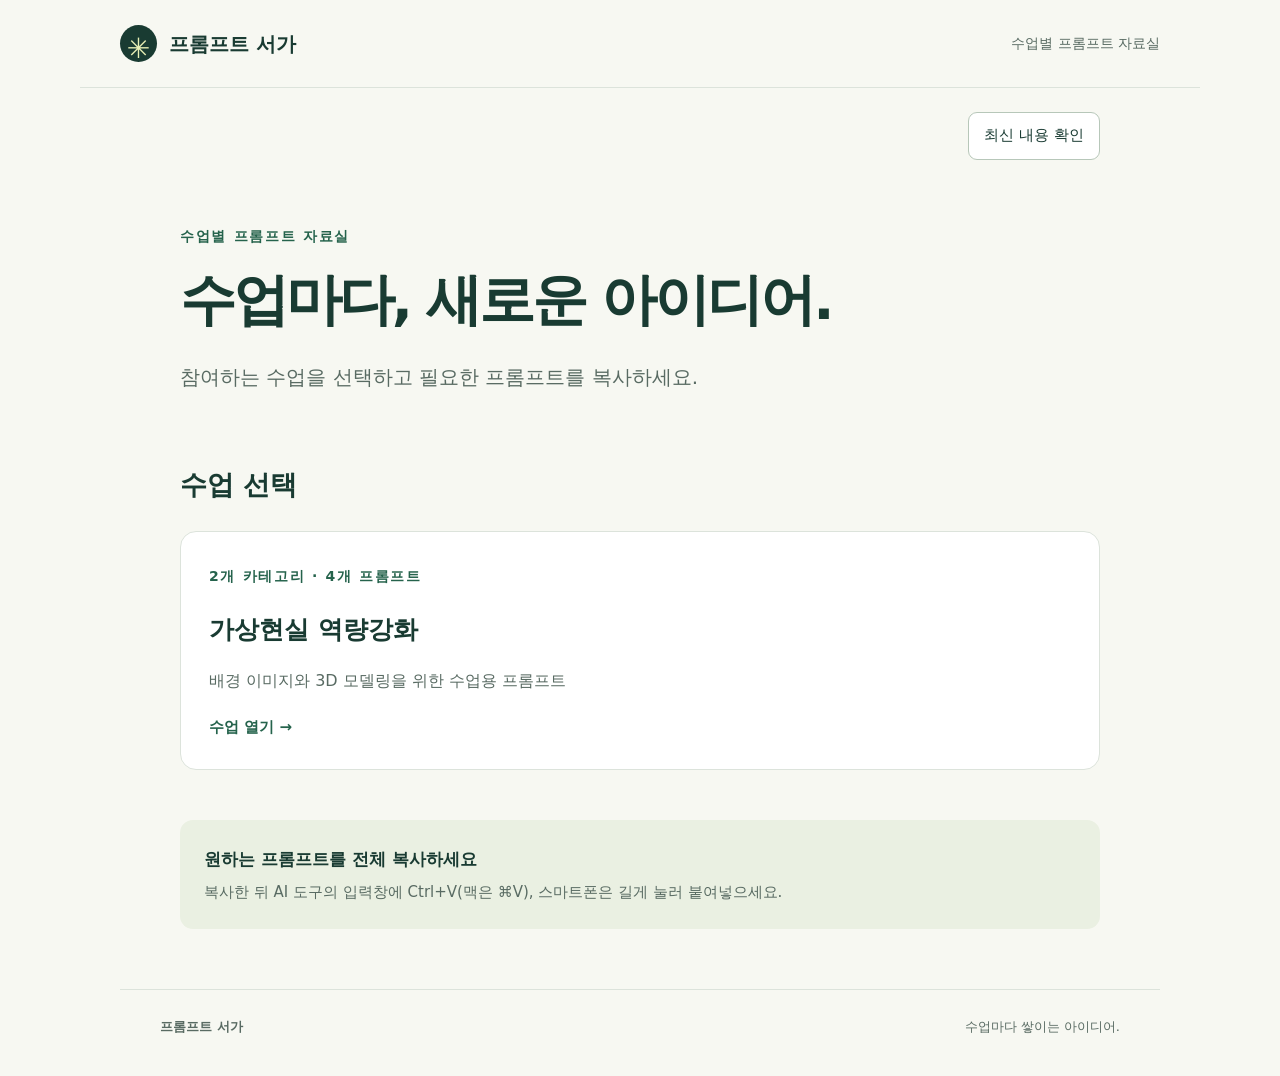
==== commit f064407f: "Add reusable course libraries with independent categories and prompts" ====
--- a/index.html
+++ b/index.html
@@ -1,28 +1,5 @@
-<!doctype html>
-<html lang="ko">
-<head>
-  <meta charset="utf-8">
-  <meta name="viewport" content="width=device-width, initial-scale=1">
-  <meta name="description" content="가상현실 역량강화 수업을 위한 AI 프롬프트 모음. 원하는 프롬프트를 한 번에 복사하세요.">
-  <title>프롬프트 서가 · 가상현실 역량강화</title>
-  <link rel="stylesheet" href="style.css">
-  <script defer src="boot.js?v=2"></script>
-</head>
-<body>
-  <header class="topbar"><a href="./" class="brand"><span class="mark" aria-hidden="true">✳</span> 프롬프트 서가</a><span class="course">가상현실 역량강화</span></header>
-  <main>
-    <section class="intro"><p class="eyebrow">우리 수업의 작은 도구함</p><h1>좋은 시작을 만드는<br><span>한 줄의 아이디어.</span></h1><p class="lead">원하는 프롬프트를 찾아 복사하고,<br class="mobile"> 나만의 가상현실을 만들어 보세요.</p><div class="steps"><span>01 찾아보기</span><span aria-hidden="true">→</span><span>02 전체 복사</span><span aria-hidden="true">→</span><span>03 AI에 붙여넣기</span></div></section>
-    <section class="library" aria-label="프롬프트 찾아보기">
-      <label class="search-label" for="search">어떤 프롬프트를 찾으세요?</label>
-      <div class="search-wrap"><span aria-hidden="true">⌕</span><input id="search" type="search" placeholder="제목, 장소, 프롬프트 내용 검색" autocomplete="off"><button id="clear" type="button" hidden>검색 지우기</button></div>
-      <div class="filters" role="group" aria-label="카테고리"><button type="button" data-category="all" aria-pressed="true">전체</button><button type="button" data-category="background" aria-pressed="false">배경 이미지</button><button type="button" data-category="model" aria-pressed="false">3D 모델링</button></div>
-      <div class="list-heading"><h2>프롬프트 모음</h2><p id="count" role="status"></p><button id="refresh-prompts" class="secondary" type="button">최신 내용 확인</button></div>
-      <div id="cards"></div><div id="empty" hidden><h3>검색 결과가 없어요.</h3><p>다른 검색어를 입력하거나 전체 카테고리를 선택해 보세요.</p><button id="reset" type="button">전체 프롬프트 보기</button></div>
-    </section>
-    <aside class="help"><span aria-hidden="true">↗</span><div><strong>복사한 다음에는?</strong><p>사용할 AI 도구의 입력창에 붙여넣으세요. PC는 Ctrl+V(맥은 ⌘V), 스마트폰은 입력창을 길게 누른 뒤 ‘붙여넣기’를 선택하면 됩니다.</p></div></aside>
-  </main>
-  <footer><span>프롬프트 서가</span><p>아이디어를 복사하고, 가능성을 넓히세요.</p></footer>
-  <div id="toast" class="toast" role="status" aria-live="polite" aria-atomic="true"></div>
-  <noscript><p>프롬프트 검색과 복사를 사용하려면 브라우저에서 JavaScript를 켜 주세요.</p></noscript>
-</body>
-</html>
+<!doctype html><html lang="ko"><head><meta charset="utf-8"><meta name="viewport" content="width=device-width,initial-scale=1"><meta name="description" content="수업별 AI 프롬프트 자료실"><title>수업별 프롬프트 자료실 · 프롬프트 서가</title><link rel="stylesheet" href="style.css?v=courses1"><script defer src="course-boot.js?v=1"></script></head><body data-teacher="false"><header class="topbar"><a href="./" class="brand"><span class="mark" aria-hidden="true">✳</span>프롬프트 서가</a><span class="course" id="course-name">수업별 자료실</span></header><main><div class="student-tools"><button id="refresh-prompts" class="secondary" type="button">최신 내용 확인</button></div><section class="intro"><p class="eyebrow">수업별 프롬프트 자료실</p><h1 id="hero-title">수업 자료를 불러오는 중…</h1><p class="lead" id="hero-description"></p></section>
+<p id="load-status" role="alert" hidden></p>
+<section id="course-home"><h2>수업 선택</h2><div id="course-list" class="course-grid"></div><p id="no-courses" hidden>등록된 수업이 없습니다.</p></section>
+<section id="missing-course" hidden><a href="./">전체 수업 보기 →</a></section>
+<section id="course-content" hidden><a class="back-link" href="./">← 전체 수업</a><label class="search-label" for="search">어떤 프롬프트를 찾으세요?</label><div class="search-wrap"><span aria-hidden="true">⌕</span><input id="search" type="search" placeholder="제목, 설명, 내용 검색"><button id="clear" type="button" hidden>검색 지우기</button></div><div id="course-filters" class="filters" role="group" aria-label="카테고리"></div><div class="list-heading"><h2>프롬프트 모음</h2><p id="count" role="status"></p></div><div id="cards"></div><div id="empty" hidden><h3>프롬프트가 없어요.</h3><p>다른 검색어나 카테고리를 선택해 보세요.</p><button id="reset" class="secondary" type="button">전체 프롬프트 보기</button></div></section><aside class="help"><div><strong>원하는 프롬프트를 전체 복사하세요</strong><p>복사한 뒤 AI 도구의 입력창에 Ctrl+V(맥은 ⌘V), 스마트폰은 길게 눌러 붙여넣으세요.</p></div></aside></main><footer><span>프롬프트 서가</span><p>수업마다 쌓이는 아이디어.</p></footer><div id="toast" class="toast" role="status" aria-live="polite"></div><noscript>JavaScript를 켜 주세요.</noscript></body></html>
--- a/style.css
+++ b/style.css
@@ -3,3 +3,5 @@
 dialog{width:min(850px,calc(100% - 28px));max-height:90vh;border:1px solid var(--line);border-radius:18px;padding:28px;color:var(--ink);background:var(--paper);overflow:auto}dialog::backdrop{background:#102b2470}.editor-heading{display:flex;align-items:center;justify-content:space-between;gap:15px}.editor-heading h2{margin:0;font-size:25px}.secondary,.danger{border:1px solid #b7c7b9;border-radius:9px;padding:10px 15px;background:white;color:var(--ink);min-height:46px;font-size:15px}.danger{color:#97362d;border-color:#d6b5b0}.editor-note,#storage-status,.editor-export p{font-size:14px;line-height:1.7;color:var(--muted)}#storage-status{background:#eaf0e2;padding:12px;border-radius:8px}#storage-status:empty{display:none}.editor-picker{display:flex;flex-wrap:wrap;align-items:center;gap:10px;border-bottom:1px solid var(--line);padding:15px 0 22px;margin-bottom:20px}.editor-picker label{width:100%;font-weight:700}.editor-picker select{flex:1;min-width:150px}dialog select,dialog input,dialog textarea{width:100%;border:1px solid #b7c7b9;border-radius:8px;background:white;padding:12px;font:inherit;color:var(--ink)}dialog textarea{resize:vertical;line-height:1.8}#edit-form label{display:block;margin:15px 0 6px;font-weight:700;font-size:16px}#edit-form label span{font-weight:400;font-size:13px;color:var(--muted)}.editor-columns{display:grid;grid-template-columns:1fr 1fr;gap:18px}.editor-buttons,.editor-export{display:flex;flex-wrap:wrap;gap:12px}.editor-export{border-top:1px solid var(--line);padding-top:22px;margin-top:25px}.editor-export p{width:100%;margin:0}#editor-error{color:#97362d;font-size:15px}button:disabled{cursor:default;opacity:.5}.list-heading{gap:10px;flex-wrap:wrap}.list-heading #count{margin-left:auto}@media(max-width:600px){dialog{padding:20px}.editor-columns{grid-template-columns:1fr;gap:0}.list-heading h2{font-size:18px}.list-heading .secondary{font-size:13px;padding:8px 10px}}
 
 .publisher-panel{padding:20px;background:#eaf0e2;border-radius:12px;margin:18px 0}.publisher-panel p{font-size:15px;line-height:1.7;margin-bottom:0}.publisher-panel a{color:var(--green);font-size:15px;font-weight:700}
+
+.course-grid{display:grid;grid-template-columns:repeat(auto-fit,minmax(260px,1fr));gap:18px;margin:24px 0 50px}.course-tile{display:block;text-decoration:none;color:var(--ink);background:white;border:1px solid var(--line);border-radius:16px;padding:28px}.course-tile:hover{border-color:var(--green);box-shadow:0 5px 20px #193b3210}.course-tile h2{font-size:25px;line-height:1.4}.course-tile p{font-size:16px;color:var(--muted)}.course-open{font-size:15px;font-weight:700;color:var(--green)}.student-tools{text-align:right;margin-top:24px}.back-link{display:inline-block;color:var(--green);margin-bottom:22px}.manager{padding:35px 0}.manager>h2{margin:0;font-size:30px}.manager input,.manager textarea,.manager select{width:100%;font:inherit;color:var(--ink);background:white;border:1px solid #b7c7b9;border-radius:8px;padding:12px}.manager label{display:block;font-weight:700;margin:16px 0 7px;font-size:16px}.manager fieldset{border:1px solid var(--line);border-radius:13px;padding:22px;margin-top:24px;min-width:0}.manager legend{font-size:18px;font-weight:700}.category-row{display:flex;align-items:center;gap:12px;margin-bottom:10px}.category-row input{min-width:0}.category-row button{white-space:nowrap}.save-course{margin-top:22px}.manager .import-label{cursor:pointer;font-size:15px;margin:0;display:inline-block;font-weight:400}.manager+#course-home{margin-top:30px}.manager .editor-picker{margin-top:20px}.manager .editor-buttons{margin-top:12px}.manager textarea{resize:vertical}.manager~.intro{padding-top:25px}@media(max-width:600px){.manager fieldset{padding:15px}.manager .editor-buttons button{flex:1;font-size:14px}.category-row{gap:8px}.course-tile{padding:23px}.manager>h2{font-size:26px}}
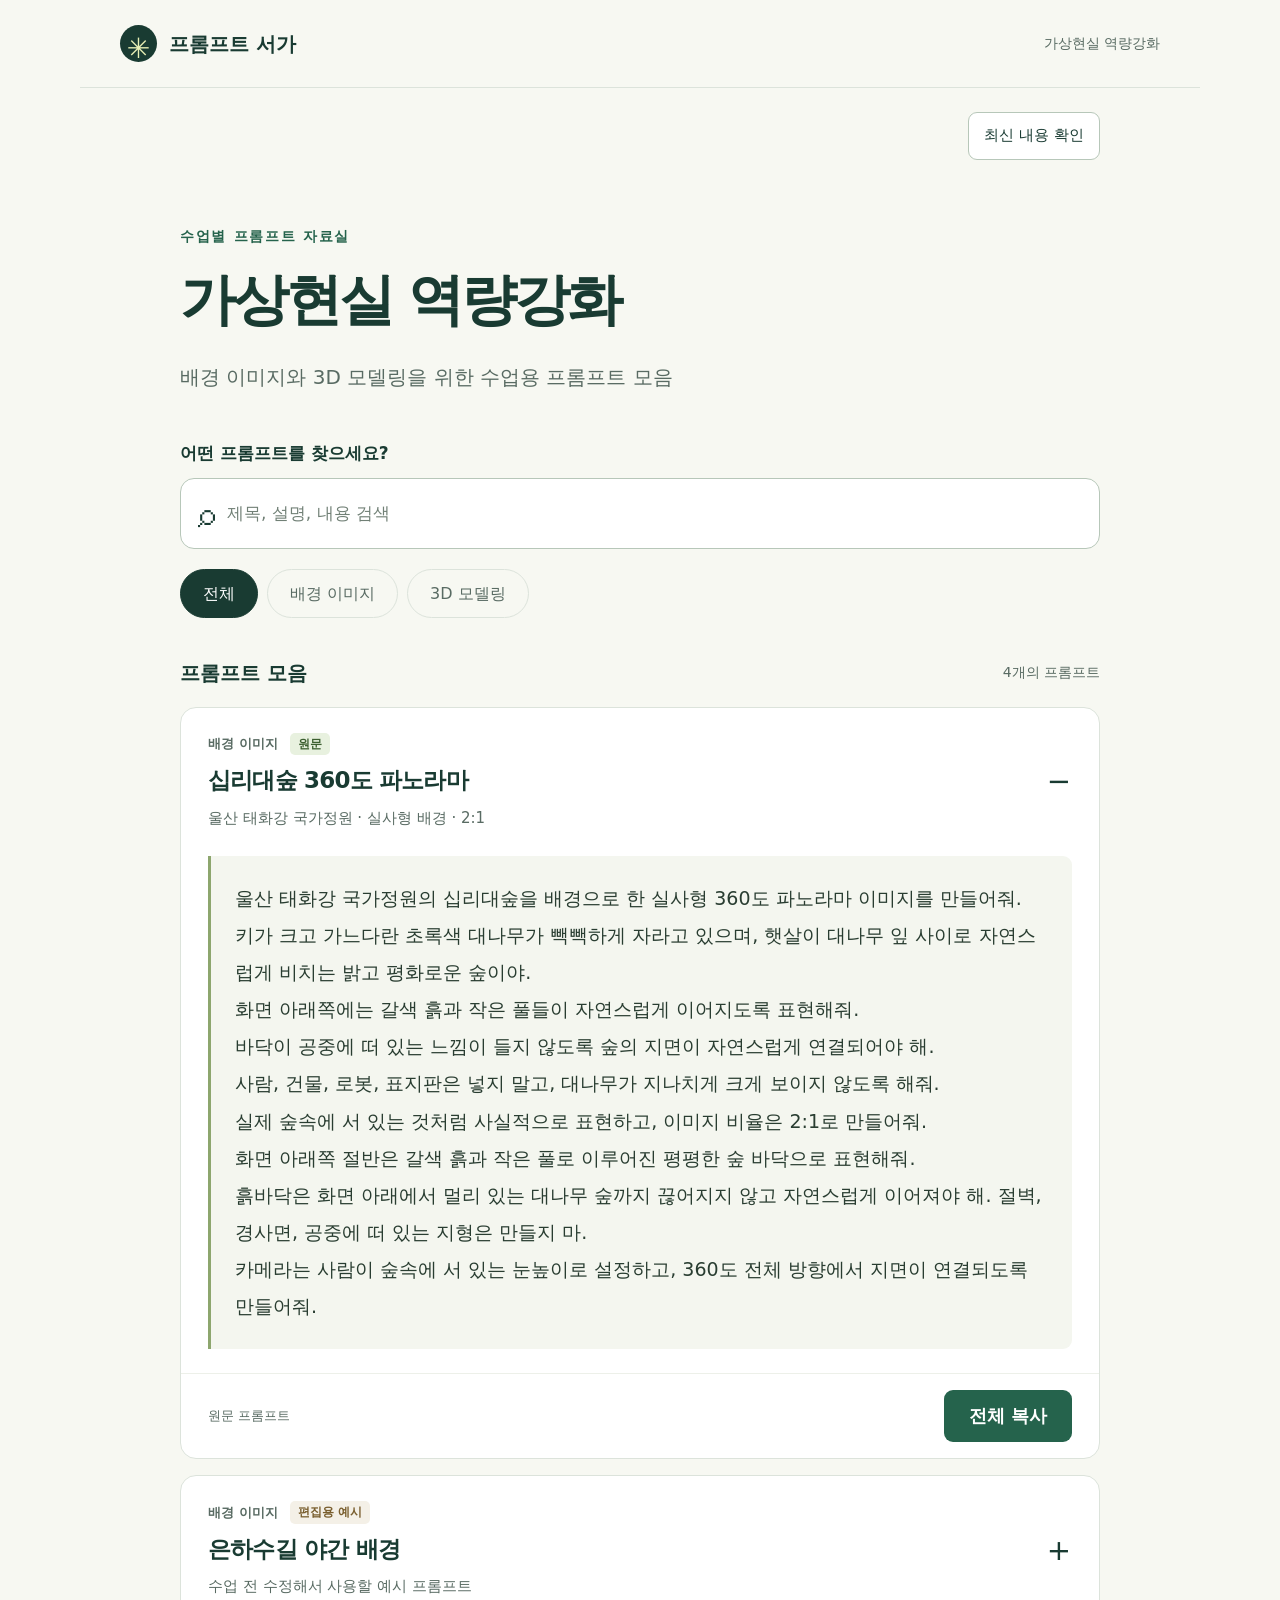
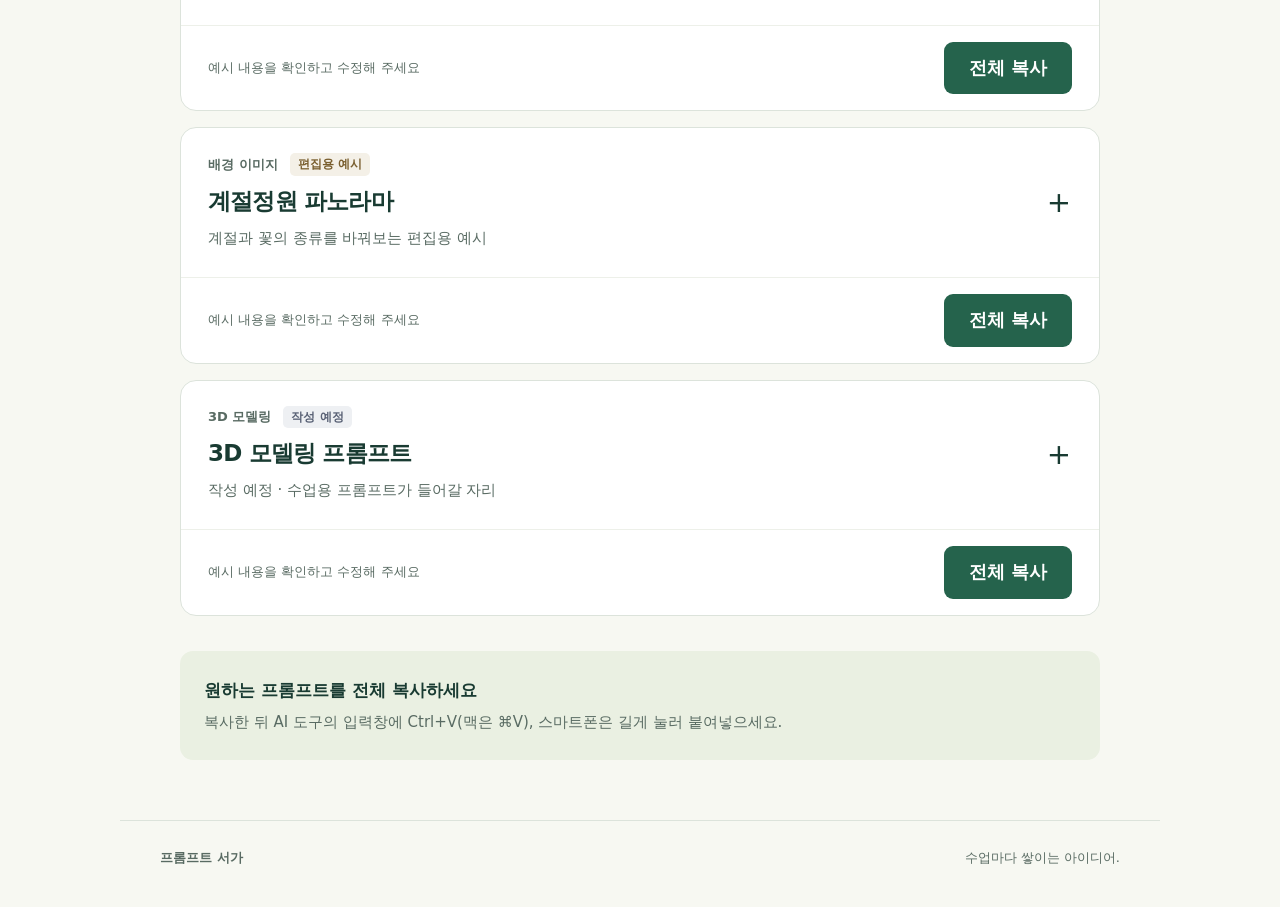
==== commit 283b1cce: "Show only teacher-designated course on student page" ====
--- a/index.html
+++ b/index.html
@@ -1,5 +1,5 @@
-<!doctype html><html lang="ko"><head><meta charset="utf-8"><meta name="viewport" content="width=device-width,initial-scale=1"><meta name="description" content="수업별 AI 프롬프트 자료실"><title>수업별 프롬프트 자료실 · 프롬프트 서가</title><link rel="stylesheet" href="style.css?v=courses1"><script defer src="course-boot.js?v=1"></script></head><body data-teacher="false"><header class="topbar"><a href="./" class="brand"><span class="mark" aria-hidden="true">✳</span>프롬프트 서가</a><span class="course" id="course-name">수업별 자료실</span></header><main><div class="student-tools"><button id="refresh-prompts" class="secondary" type="button">최신 내용 확인</button></div><section class="intro"><p class="eyebrow">수업별 프롬프트 자료실</p><h1 id="hero-title">수업 자료를 불러오는 중…</h1><p class="lead" id="hero-description"></p></section>
+<!doctype html><html lang="ko"><head><meta charset="utf-8"><meta name="viewport" content="width=device-width,initial-scale=1"><meta name="description" content="수업별 AI 프롬프트 자료실"><title>수업별 프롬프트 자료실 · 프롬프트 서가</title><link rel="stylesheet" href="style.css?v=courses1"><script defer src="course-boot.js?v=selected1"></script></head><body data-teacher="false"><header class="topbar"><a href="./" class="brand"><span class="mark" aria-hidden="true">✳</span>프롬프트 서가</a><span class="course" id="course-name">수업별 자료실</span></header><main><div class="student-tools"><button id="refresh-prompts" class="secondary" type="button">최신 내용 확인</button></div><section class="intro"><p class="eyebrow">수업별 프롬프트 자료실</p><h1 id="hero-title">수업 자료를 불러오는 중…</h1><p class="lead" id="hero-description"></p></section>
 <p id="load-status" role="alert" hidden></p>
 <section id="course-home"><h2>수업 선택</h2><div id="course-list" class="course-grid"></div><p id="no-courses" hidden>등록된 수업이 없습니다.</p></section>
-<section id="missing-course" hidden><a href="./">전체 수업 보기 →</a></section>
+<section id="missing-course" hidden><a href="./">새로 확인하기</a></section>
 <section id="course-content" hidden><a class="back-link" href="./">← 전체 수업</a><label class="search-label" for="search">어떤 프롬프트를 찾으세요?</label><div class="search-wrap"><span aria-hidden="true">⌕</span><input id="search" type="search" placeholder="제목, 설명, 내용 검색"><button id="clear" type="button" hidden>검색 지우기</button></div><div id="course-filters" class="filters" role="group" aria-label="카테고리"></div><div class="list-heading"><h2>프롬프트 모음</h2><p id="count" role="status"></p></div><div id="cards"></div><div id="empty" hidden><h3>프롬프트가 없어요.</h3><p>다른 검색어나 카테고리를 선택해 보세요.</p><button id="reset" class="secondary" type="button">전체 프롬프트 보기</button></div></section><aside class="help"><div><strong>원하는 프롬프트를 전체 복사하세요</strong><p>복사한 뒤 AI 도구의 입력창에 Ctrl+V(맥은 ⌘V), 스마트폰은 길게 눌러 붙여넣으세요.</p></div></aside></main><footer><span>프롬프트 서가</span><p>수업마다 쌓이는 아이디어.</p></footer><div id="toast" class="toast" role="status" aria-live="polite"></div><noscript>JavaScript를 켜 주세요.</noscript></body></html>
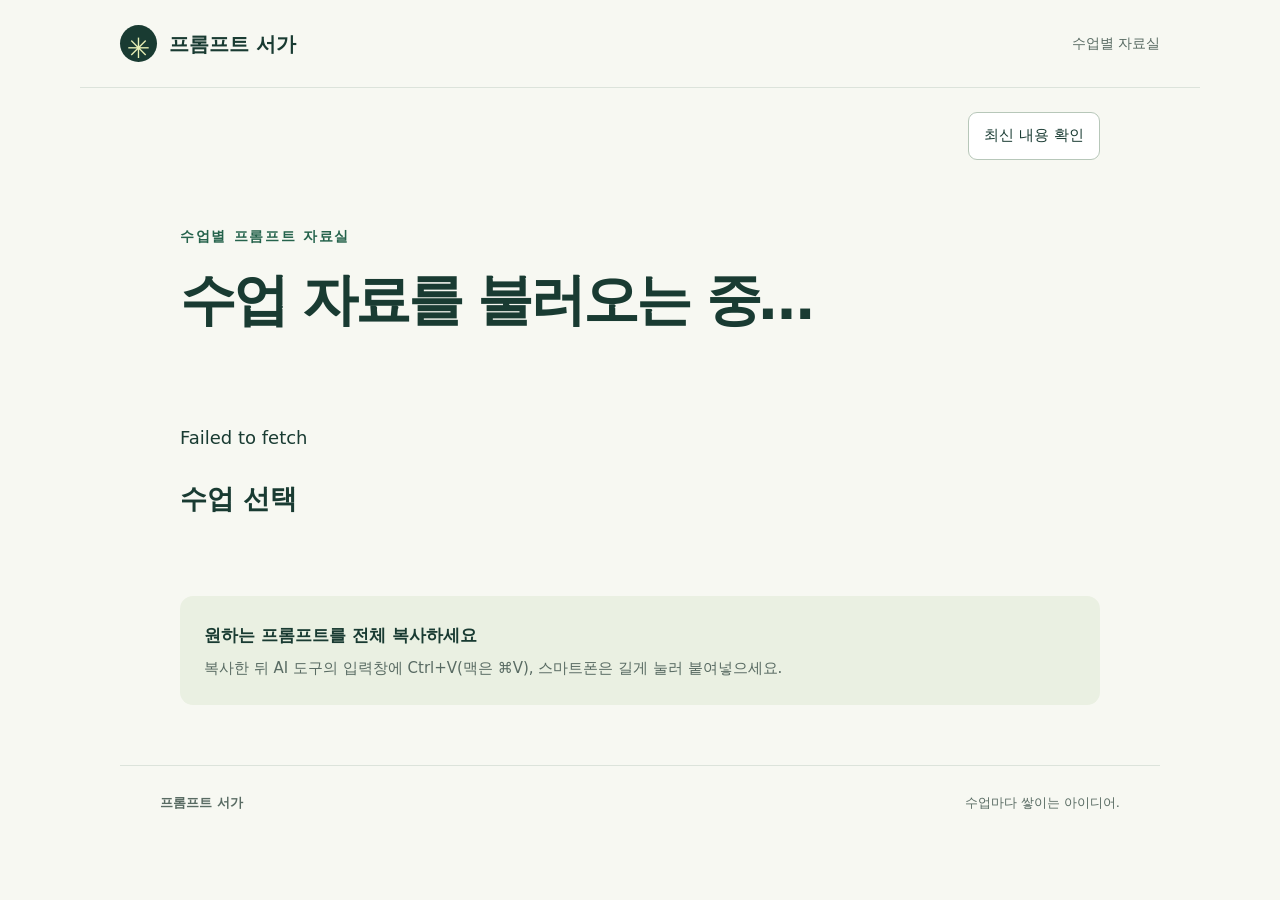
==== commit 0a27f018: "Publish prompt content directly to Cloudflare without Pages rebuilds" ====
--- a/index.html
+++ b/index.html
@@ -1,4 +1,4 @@
-<!doctype html><html lang="ko"><head><meta charset="utf-8"><meta name="viewport" content="width=device-width,initial-scale=1"><meta name="description" content="수업별 AI 프롬프트 자료실"><title>수업별 프롬프트 자료실 · 프롬프트 서가</title><link rel="stylesheet" href="style.css?v=courses1"><script defer src="course-boot.js?v=selected1"></script></head><body data-teacher="false"><header class="topbar"><a href="./" class="brand"><span class="mark" aria-hidden="true">✳</span>프롬프트 서가</a><span class="course" id="course-name">수업별 자료실</span></header><main><div class="student-tools"><button id="refresh-prompts" class="secondary" type="button">최신 내용 확인</button></div><section class="intro"><p class="eyebrow">수업별 프롬프트 자료실</p><h1 id="hero-title">수업 자료를 불러오는 중…</h1><p class="lead" id="hero-description"></p></section>
+<!doctype html><html lang="ko"><head><meta charset="utf-8"><meta name="viewport" content="width=device-width,initial-scale=1"><meta name="description" content="수업별 AI 프롬프트 자료실"><title>수업별 프롬프트 자료실 · 프롬프트 서가</title><link rel="stylesheet" href="style.css?v=courses1"><script defer src="course-boot.js?v=instant1"></script></head><body data-teacher="false"><header class="topbar"><a href="./" class="brand"><span class="mark" aria-hidden="true">✳</span>프롬프트 서가</a><span class="course" id="course-name">수업별 자료실</span></header><main><div class="student-tools"><button id="refresh-prompts" class="secondary" type="button">최신 내용 확인</button></div><section class="intro"><p class="eyebrow">수업별 프롬프트 자료실</p><h1 id="hero-title">수업 자료를 불러오는 중…</h1><p class="lead" id="hero-description"></p></section>
 <p id="load-status" role="alert" hidden></p>
 <section id="course-home"><h2>수업 선택</h2><div id="course-list" class="course-grid"></div><p id="no-courses" hidden>등록된 수업이 없습니다.</p></section>
 <section id="missing-course" hidden><a href="./">새로 확인하기</a></section>
